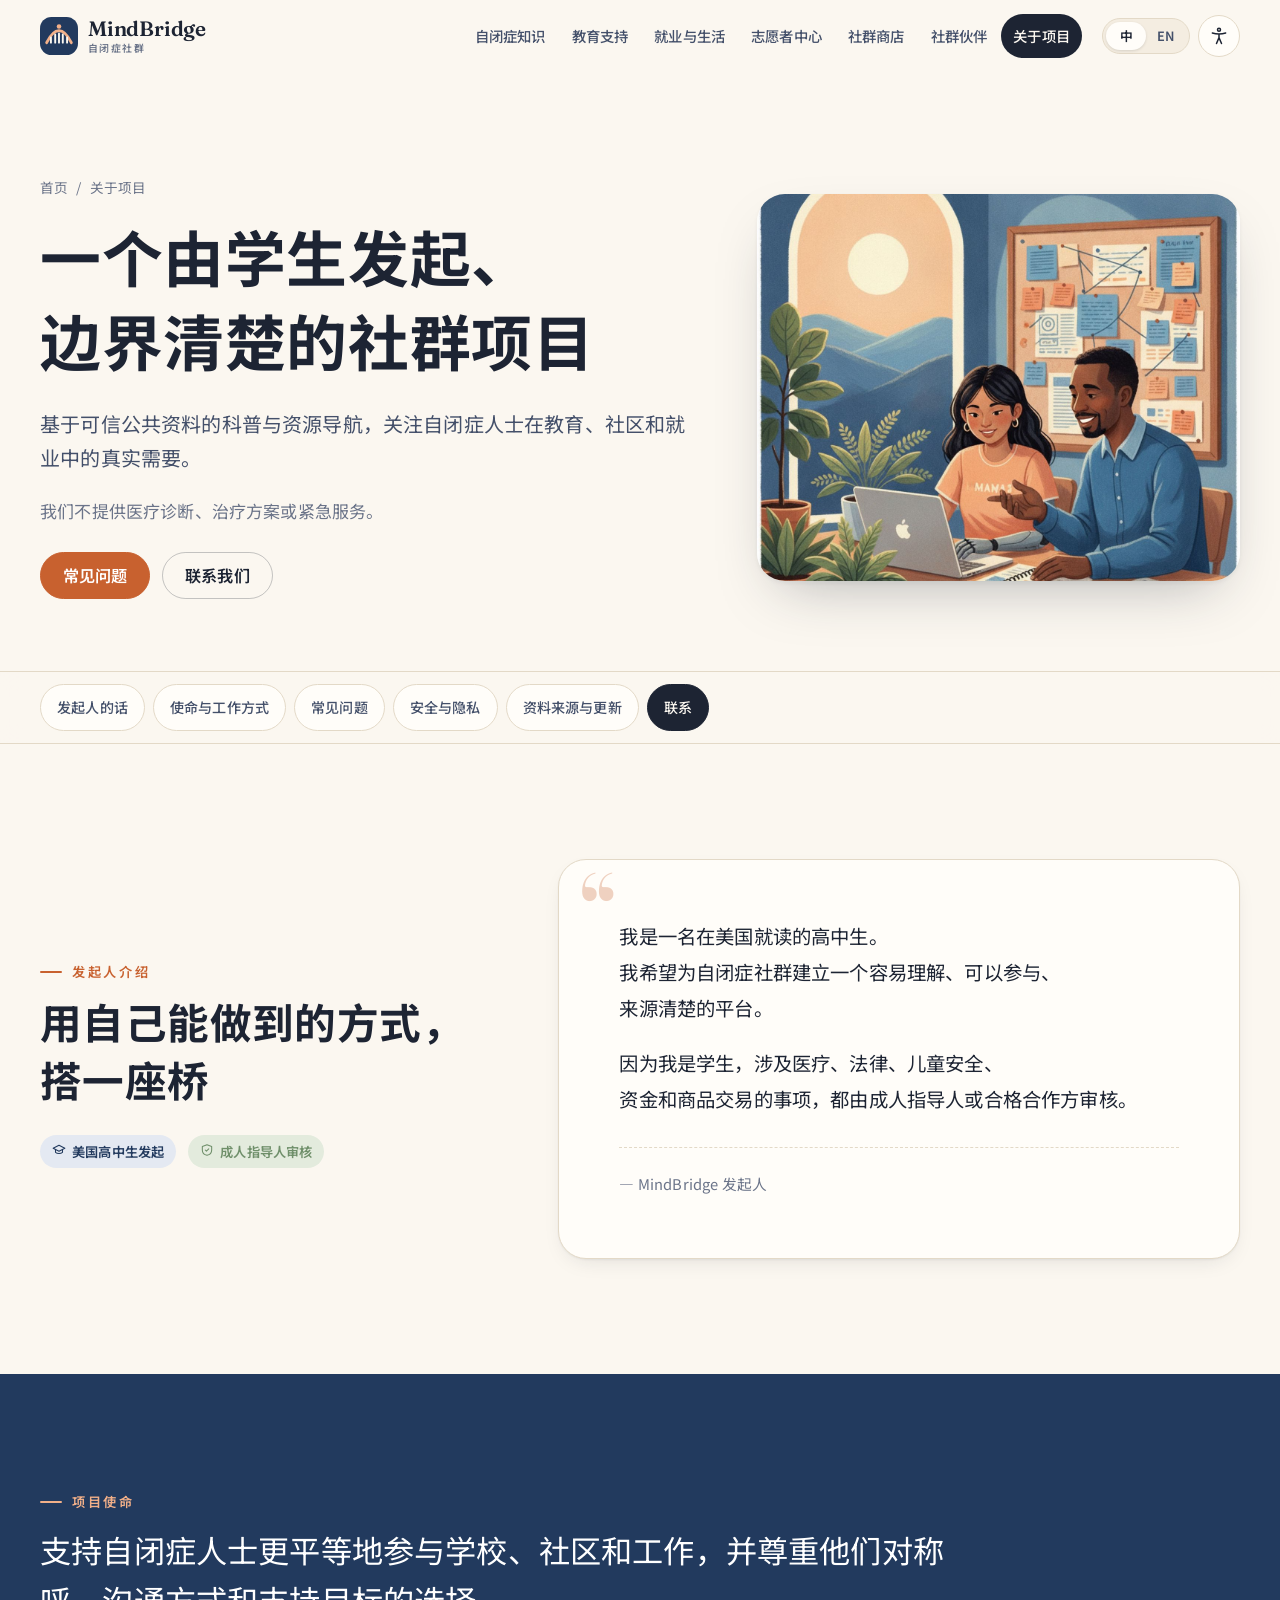
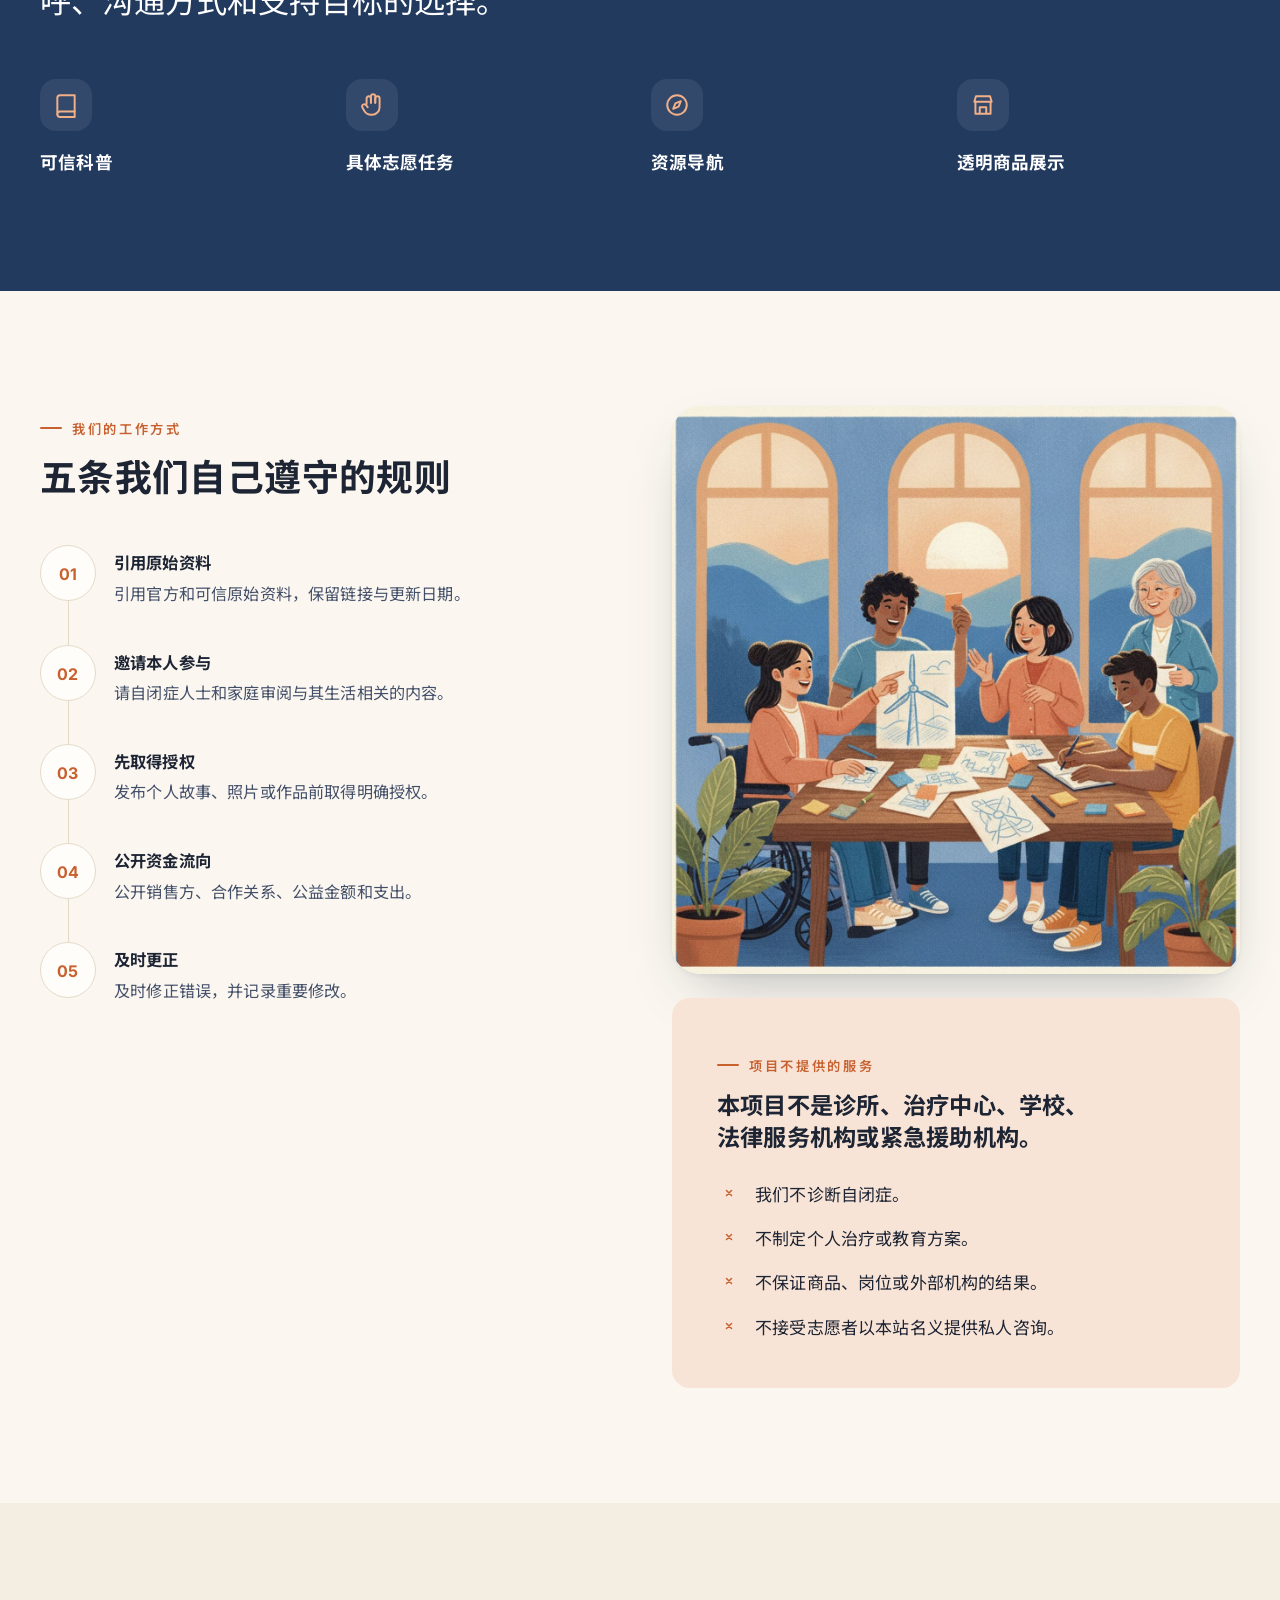
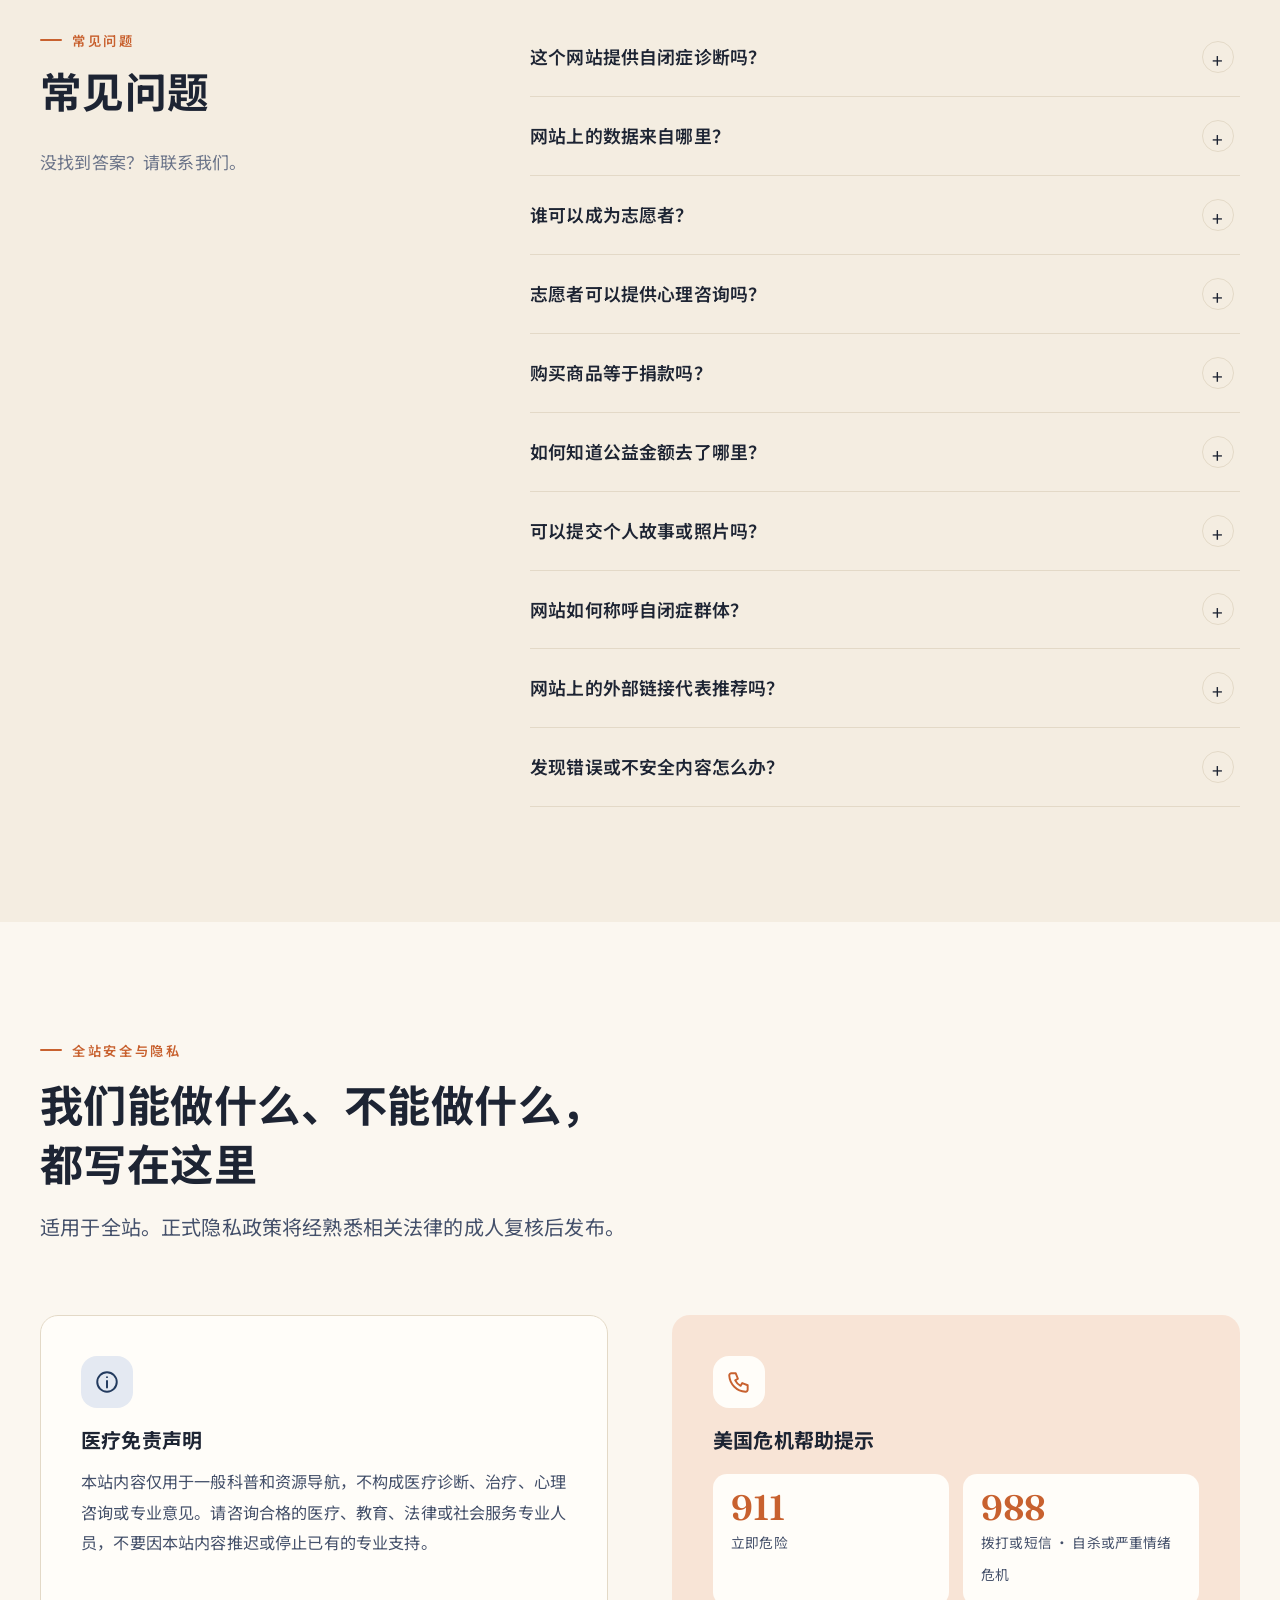
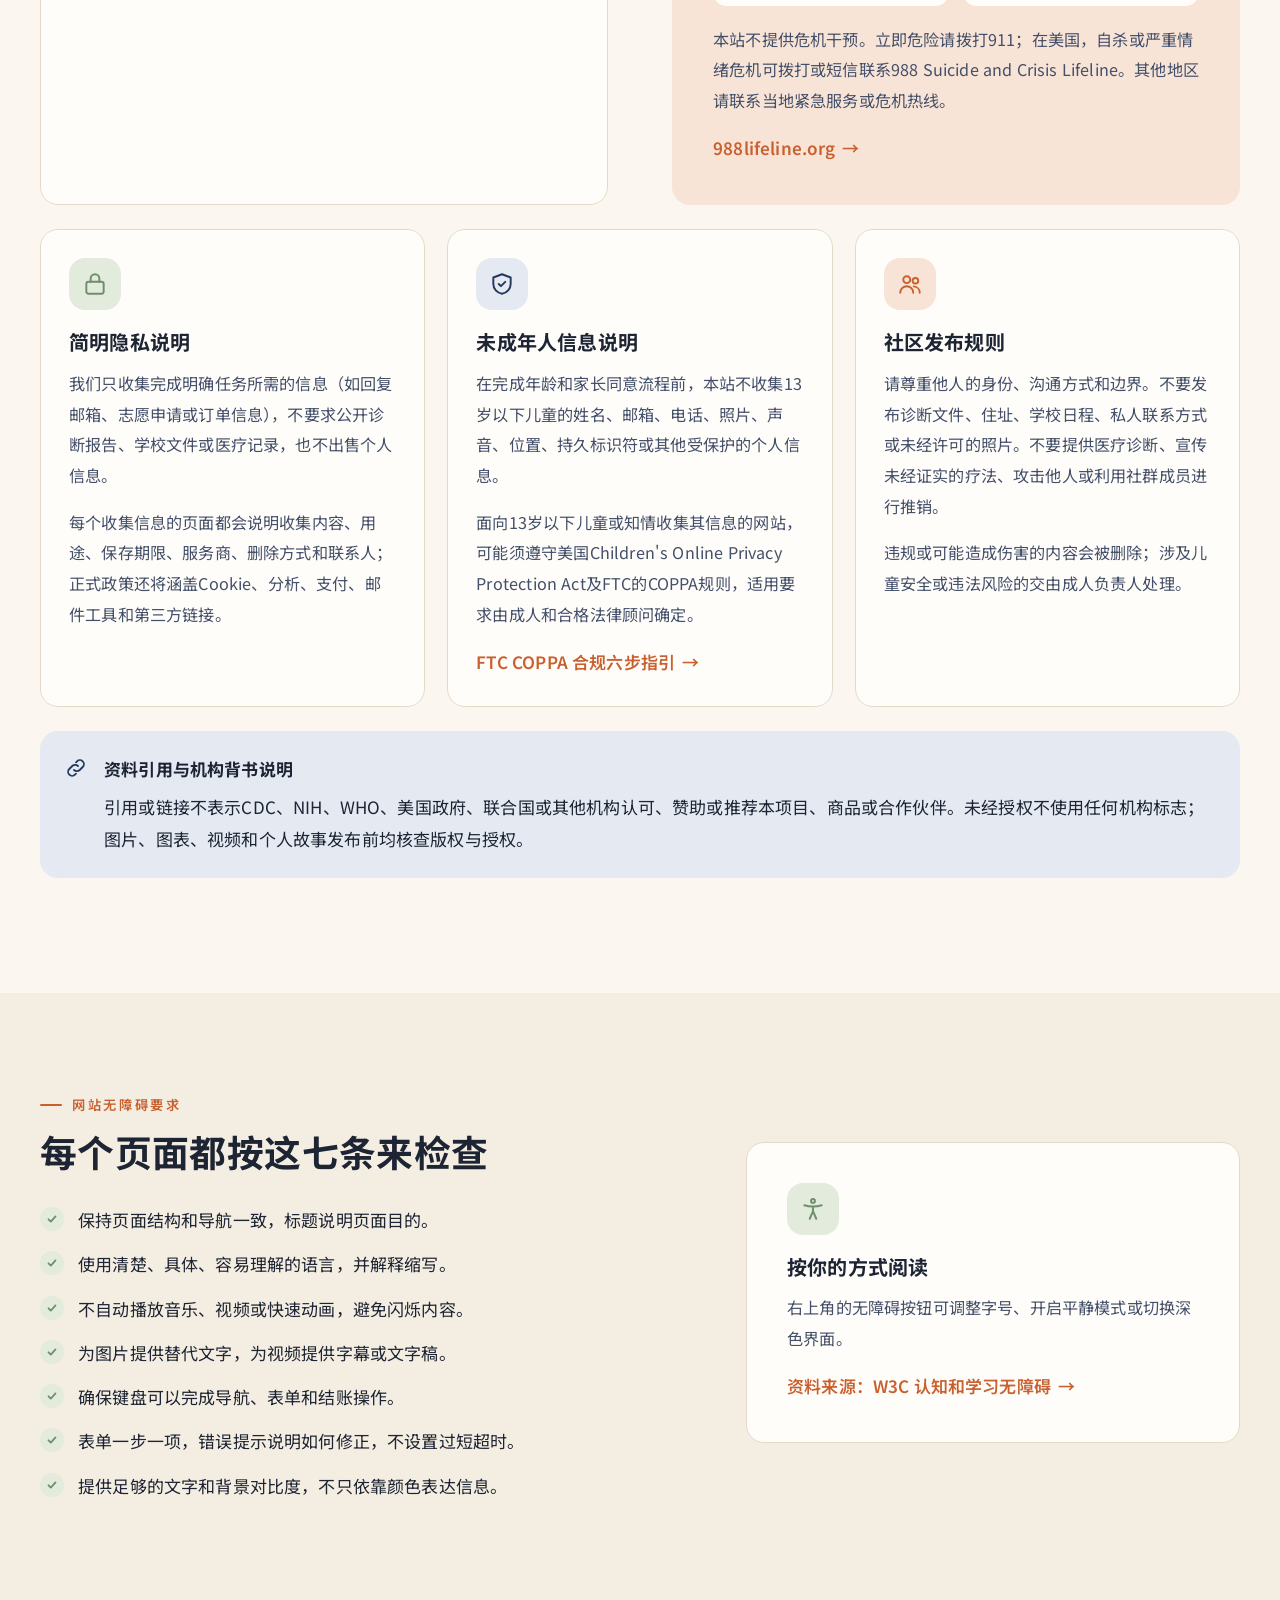
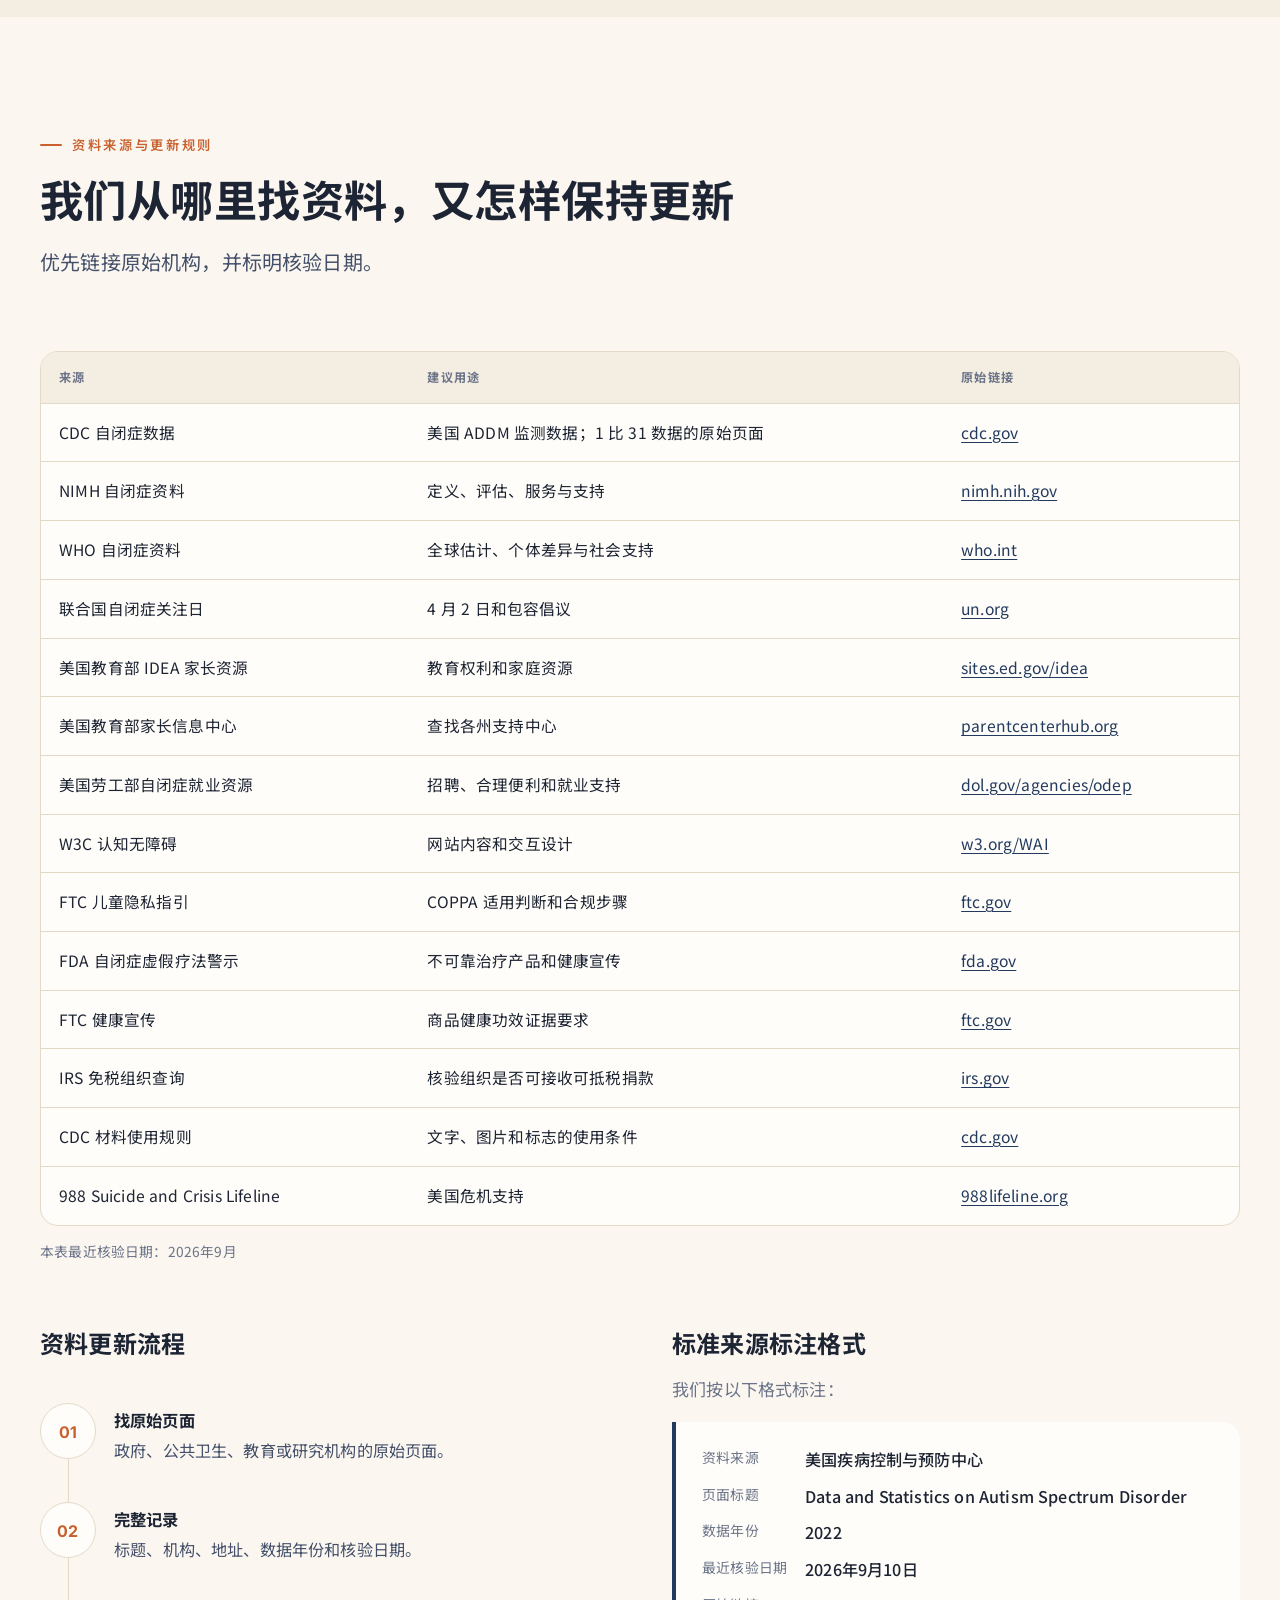
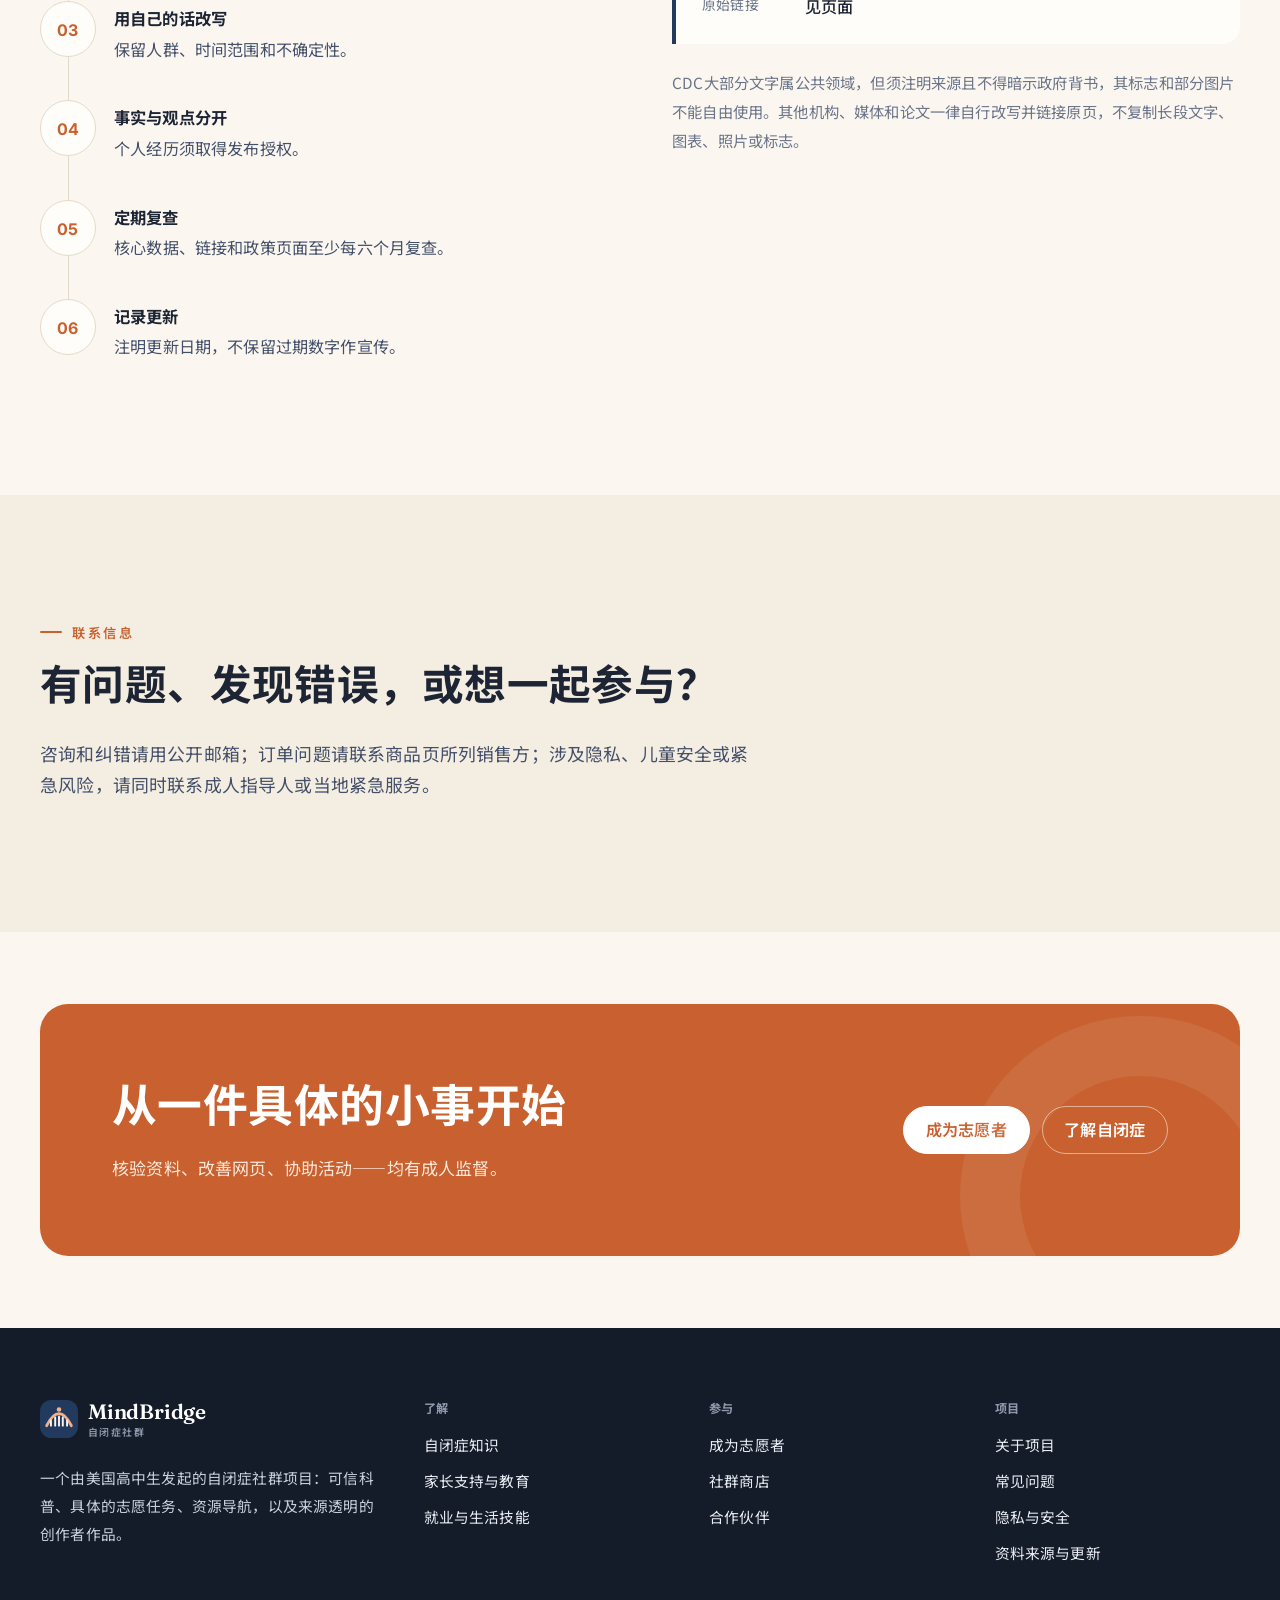
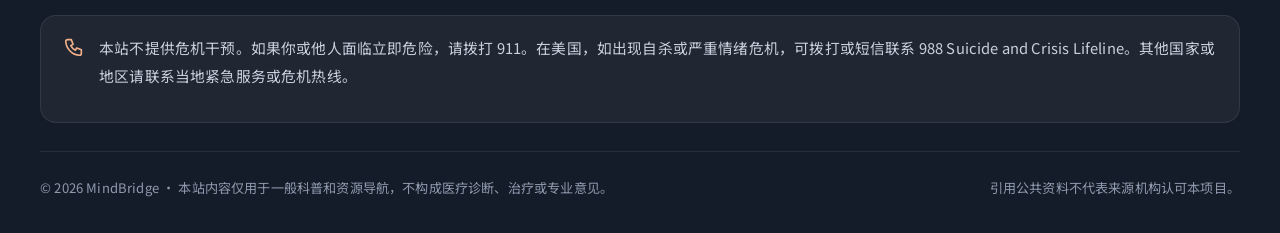
==== about.html @ e27d8561 "MindBridge bilingual autism community website Co-Authored-By: Claude Opus 5.5 <noreply@anthropic.com" ====
<!doctype html>
<html lang="zh-CN" data-lang="zh" class="no-js">
<head>
<meta charset="utf-8">
<meta name="viewport" content="width=device-width, initial-scale=1">
<title>关于项目 · MindBridge</title>
<meta name="mb-title-zh" content="关于项目 · MindBridge">
<meta name="mb-title-en" content="About the project · MindBridge">
<meta name="description" content="关于 MindBridge：发起人介绍、项目使命、工作方式、常见问题、安全与隐私说明，以及资料来源与更新规则。About MindBridge: founder, mission, how we work, FAQ, safety and privacy, sources and update rules.">
<link rel="icon" href="data:image/svg+xml,%3Csvg xmlns='http://www.w3.org/2000/svg' viewBox='0 0 40 40'%3E%3Crect width='40' height='40' rx='12' fill='%23223a5e'/%3E%3Cpath d='M7 27c4.2-8.5 8.6-12.7 13-12.7S28.8 18.5 33 27' fill='none' stroke='%23f2b089' stroke-width='3' stroke-linecap='round'/%3E%3C/svg%3E">
<link rel="preconnect" href="https://fonts.googleapis.com">
<link rel="preconnect" href="https://fonts.gstatic.com" crossorigin>
<link rel="stylesheet" href="https://fonts.googleapis.com/css2?family=Fraunces:ital,opsz,wght@0,9..144,400..700;1,9..144,400..600&family=Inter:wght@400;500;600;700&family=Noto+Sans+SC:wght@400;500;700&display=swap">
<link rel="stylesheet" href="css/site.css">
<script>(function(){var d=document.documentElement;try{var q=new URLSearchParams(location.search).get("lang"),s=localStorage.getItem("mb-lang");d.dataset.lang=q||s||"zh";d.lang=d.dataset.lang==="en"?"en":"zh-CN";d.dataset.size=localStorage.getItem("mb-size")||"m";d.dataset.calm=localStorage.getItem("mb-calm")||"off";var t=localStorage.getItem("mb-theme");if(t&&t!=="auto")d.dataset.theme=t;}catch(e){d.dataset.lang="zh";}})();</script>
<style>
  .subnav { position: sticky; top: 72px; z-index: 40; background: color-mix(in srgb, var(--paper) 90%, transparent); backdrop-filter: blur(12px); -webkit-backdrop-filter: blur(12px); border-top: 1px solid var(--line); border-bottom: 1px solid var(--line); padding: 12px 0; }
  .subnav .pill-nav { flex-wrap: nowrap; overflow-x: auto; scrollbar-width: none; }
  .subnav .pill-nav a { white-space: nowrap; }
  .subnav .pill-nav a[aria-current] { background: var(--ink); color: var(--paper); border-color: var(--ink); }
  main section[id] { scroll-margin-top: 150px; }
  .letter { position: relative; background: var(--card); border: 1px solid var(--line); border-radius: var(--radius-lg); padding: clamp(32px, 5vw, 60px); box-shadow: var(--shadow); }
  .letter::before { content: "\201C"; position: absolute; top: 6px; left: 22px; font: 600 6.5rem/1 var(--serif-en); color: var(--terra); opacity: .28; }
  .letter p { font-family: var(--display); font-size: 1.14em; line-height: 1.85; color: var(--ink); }
  .letter .sig { margin-top: 28px; padding-top: 22px; border-top: 1px dashed var(--line); display: flex; flex-wrap: wrap; gap: 10px 14px; align-items: center; font-size: .92rem; color: var(--ink-3); }
  .mission-statement { font-family: var(--display); font-size: clamp(1.35rem, 2.5vw, 1.95rem); line-height: 1.6; color: #fff; max-width: 30em; margin: 0; }
  .contact-list { list-style: none; padding: 0; margin: 18px 0 0; display: grid; gap: 10px; }
  .contact-list li { display: flex; justify-content: space-between; gap: 12px; flex-wrap: wrap; padding: 12px 0; border-bottom: 1px solid var(--line); font-size: .95em; }
  .contact-list li:last-child { border-bottom: 0; }
  .hotlines { display: grid; grid-template-columns: 1fr 1fr; gap: 14px; margin: 18px 0; }
  .hotline { background: var(--card); border-radius: 14px; padding: 16px 18px; }
  .hotline b { display: block; font: 600 2.2rem/1 var(--serif-en); color: var(--terra); }
  .hotline span { font-size: .86rem; color: var(--ink-2); }
  .cite { border-left: 4px solid var(--indigo); background: var(--card); border-radius: 0 var(--radius) var(--radius) 0; padding: 22px 26px; font-size: .95em; }
  .cite dl { display: grid; grid-template-columns: auto 1fr; gap: 6px 18px; margin: 0; }
  .cite dt { color: var(--ink-3); font-size: .86em; }
  .cite dd { margin: 0; font-weight: 500; }
  td a { color: var(--indigo); text-underline-offset: 3px; word-break: break-word; }
  .chip svg { width: 14px; height: 14px; }
  @media (max-width: 600px) { .hotlines { grid-template-columns: 1fr; } .cite dl { grid-template-columns: 1fr; } .cite dd { margin-bottom: 8px; } }
</style>
</head>
<body>
<header id="site-header"></header>

<main id="main">

  <!-- ============ HERO ============ -->
  <section class="page-hero">
    <div class="wrap page-hero-grid">
      <div class="reveal">
        <nav class="crumbs" aria-label="Breadcrumb"><a href="index.html"><span lang="zh-CN">首页</span><span lang="en">Home</span></a><span aria-hidden="true">/</span><span><span lang="zh-CN">关于项目</span><span lang="en">About</span></span></nav>
        <h1><span lang="zh-CN">一个由学生发起、边界清楚的社群项目</span><span lang="en">A student-led community project with clear boundaries</span></h1>
        <p class="lede"><span lang="zh-CN">基于可信公共资料的科普与资源导航，关注自闭症人士在教育、社区和就业中的真实需要。</span><span lang="en">Plain-language information and resource navigation, built on trusted public sources, for autistic people's real needs at school, in the community and at work.</span></p>
        <p class="muted" style="max-width:38em"><span lang="zh-CN">我们不提供医疗诊断、治疗方案或紧急服务。</span><span lang="en">We don't provide medical diagnosis, treatment plans or emergency services.</span></p>
        <div class="btn-row mt-2">
          <a class="btn btn-terra" href="#faq"><span lang="zh-CN">常见问题</span><span lang="en">Read the FAQ</span></a>
          <a class="btn btn-ghost" href="#contact"><span lang="zh-CN">联系我们</span><span lang="en">Contact</span></a>
        </div>
      </div>
      <div class="page-hero-art reveal"><img src="assets/about.jpg" data-alt-zh="蓝橙色插画：一位少女和一位成人导师在窗边的书桌前用笔记本电脑一起工作，身后的软木板上贴满了相互连线的资料卡片。" data-alt-en="Blue and orange illustration: a teenage girl and an adult mentor work together at a laptop by a window, with a corkboard of linked research notes behind them." alt=""></div>
    </div>
  </section>

  <!-- ============ IN-PAGE NAV ============ -->
  <div class="subnav">
    <nav class="wrap pill-nav" aria-label="On this page">
      <a href="#founder"><span lang="zh-CN">发起人的话</span><span lang="en">From the founder</span></a>
      <a href="#mission"><span lang="zh-CN">使命与工作方式</span><span lang="en">Mission &amp; approach</span></a>
      <a href="#faq"><span lang="zh-CN">常见问题</span><span lang="en">FAQ</span></a>
      <a href="#safety"><span lang="zh-CN">安全与隐私</span><span lang="en">Safety &amp; privacy</span></a>
      <a href="#sources"><span lang="zh-CN">资料来源与更新</span><span lang="en">Sources &amp; updates</span></a>
      <a href="#contact"><span lang="zh-CN">联系</span><span lang="en">Contact</span></a>
    </nav>
  </div>

  <!-- ============ FOUNDER ============ -->
  <section class="section" id="founder">
    <div class="wrap split" style="grid-template-columns:.8fr 1.2fr;align-items:center">
      <div class="reveal">
        <span class="eyebrow"><span lang="zh-CN">发起人介绍</span><span lang="en">Meet the founder</span></span>
        <h2 class="mt-1" style="font-size:clamp(1.8rem,3.6vw,2.6rem)"><span lang="zh-CN">用自己能做到的方式，搭一座桥</span><span lang="en">Building a bridge, one doable step at a time</span></h2>
        <div class="btn-row mt-2">
          <span class="chip"><span data-icon="school"></span><span lang="zh-CN">美国高中生发起</span><span lang="en">Started by a U.S. high-schooler</span></span>
          <span class="chip sage"><span data-icon="shield"></span><span lang="zh-CN">成人指导人审核</span><span lang="en">Adult-advisor reviewed</span></span>
        </div>
      </div>
      <figure class="letter reveal" style="margin:0">
        <blockquote style="margin:0">
          <p lang="zh-CN">我是一名在美国就读的高中生。我希望为自闭症社群建立一个容易理解、可以参与、来源清楚的平台。</p>
          <p lang="en">I'm a high-school student in the U.S. I wanted to build something for the autism community that's easy to understand, easy to join, and always clear about its sources.</p>
          <p lang="zh-CN" style="margin-bottom:0">因为我是学生，涉及医疗、法律、儿童安全、资金和商品交易的事项，都由成人指导人或合格合作方审核。</p>
          <p lang="en" style="margin-bottom:0">Because I'm a student, anything involving medical or legal matters, child safety, money or sales is reviewed by an adult advisor or a qualified partner.</p>
        </blockquote>
        <figcaption class="sig">
          <span lang="zh-CN">— MindBridge 发起人</span><span lang="en">— MindBridge founder</span>
        </figcaption>
      </figure>
    </div>
  </section>

  <!-- ============ MISSION ============ -->
  <section class="section bg-ink" id="mission">
    <div class="wrap">
      <div class="section-head reveal" style="max-width:none">
        <span class="eyebrow"><span lang="zh-CN">项目使命</span><span lang="en">Our mission</span></span>
        <p class="mission-statement"><span lang="zh-CN">支持自闭症人士更平等地参与学校、社区和工作，并尊重他们对称呼、沟通方式和支持目标的选择。</span><span lang="en">Helping autistic people take part more equally in school, community and work — while respecting their own choices about language, communication and support.</span></p>
      </div>
      <div class="grid grid-4 reveal">
        <div><span class="card-icon" style="background:rgba(255,255,255,.08);color:#f2b089" data-icon="book"></span><h3 style="font-size:1.1rem"><span lang="zh-CN">可信科普</span><span lang="en">Trustworthy information</span></h3></div>
        <div><span class="card-icon" style="background:rgba(255,255,255,.08);color:#f2b089" data-icon="hands"></span><h3 style="font-size:1.1rem"><span lang="zh-CN">具体志愿任务</span><span lang="en">Concrete volunteer tasks</span></h3></div>
        <div><span class="card-icon" style="background:rgba(255,255,255,.08);color:#f2b089" data-icon="compass"></span><h3 style="font-size:1.1rem"><span lang="zh-CN">资源导航</span><span lang="en">Resource navigation</span></h3></div>
        <div><span class="card-icon" style="background:rgba(255,255,255,.08);color:#f2b089" data-icon="store"></span><h3 style="font-size:1.1rem"><span lang="zh-CN">透明商品展示</span><span lang="en">A transparent shop</span></h3></div>
      </div>
    </div>
  </section>

  <!-- ============ HOW WE WORK / WHAT WE DON'T DO ============ -->
  <section class="section">
    <div class="wrap split">
      <div class="reveal">
        <span class="eyebrow"><span lang="zh-CN">我们的工作方式</span><span lang="en">How we work</span></span>
        <h2 class="mt-1" style="font-size:clamp(1.7rem,3.2vw,2.3rem)"><span lang="zh-CN">五条我们自己遵守的规则</span><span lang="en">Five rules we hold ourselves to</span></h2>
        <div class="steps mt-2">
          <div class="step"><div><h4><span lang="zh-CN">引用原始资料</span><span lang="en">Cite original sources</span></h4><p><span lang="zh-CN">引用官方和可信原始资料，保留链接与更新日期。</span><span lang="en">Official and trusted sources, with link and update date.</span></p></div></div>
          <div class="step"><div><h4><span lang="zh-CN">邀请本人参与</span><span lang="en">Ask the people it's about</span></h4><p><span lang="zh-CN">请自闭症人士和家庭审阅与其生活相关的内容。</span><span lang="en">Autistic people and families review content about their lives.</span></p></div></div>
          <div class="step"><div><h4><span lang="zh-CN">先取得授权</span><span lang="en">Get consent first</span></h4><p><span lang="zh-CN">发布个人故事、照片或作品前取得明确授权。</span><span lang="en">Clear permission before publishing any story, photo or work.</span></p></div></div>
          <div class="step"><div><h4><span lang="zh-CN">公开资金流向</span><span lang="en">Show where money goes</span></h4><p><span lang="zh-CN">公开销售方、合作关系、公益金额和支出。</span><span lang="en">Sellers, partnerships, charitable amounts and spending disclosed.</span></p></div></div>
          <div class="step"><div><h4><span lang="zh-CN">及时更正</span><span lang="en">Fix mistakes openly</span></h4><p><span lang="zh-CN">及时修正错误，并记录重要修改。</span><span lang="en">Errors corrected promptly; significant changes logged.</span></p></div></div>
        </div>
      </div>
      <div class="reveal" style="display:grid;gap:24px">
        <div class="page-hero-art" style="aspect-ratio:1/1"><img src="assets/about2.jpg" loading="lazy" data-alt-zh="蓝橙色插画：几位不同年龄的青少年和一位长者围坐在桌边，一起讨论风车草图和便利贴，其中一位坐着轮椅。" data-alt-en="Blue and orange illustration: teenagers of different backgrounds, one using a wheelchair, and an older volunteer gather around a table sharing wind-turbine sketches and sticky notes." alt=""></div>
        <div class="card" style="background:var(--terra-soft);border-color:transparent;padding:clamp(28px,4vw,44px)">
          <span class="eyebrow"><span lang="zh-CN">项目不提供的服务</span><span lang="en">What we don't do</span></span>
          <h3 class="mt-1" style="font-size:1.45rem"><span lang="zh-CN">本项目不是诊所、治疗中心、学校、法律服务机构或紧急援助机构。</span><span lang="en">We are not a clinic, a treatment centre, a school, a legal service or an emergency service.</span></h3>
          <ul class="checks crosses mt-2">
            <li><span><span lang="zh-CN">我们不诊断自闭症。</span><span lang="en">We don't diagnose autism.</span></span></li>
            <li><span><span lang="zh-CN">不制定个人治疗或教育方案。</span><span lang="en">We don't create individual treatment or education plans.</span></span></li>
            <li><span><span lang="zh-CN">不保证商品、岗位或外部机构的结果。</span><span lang="en">We don't guarantee outcomes from products, jobs or outside organisations.</span></span></li>
            <li><span><span lang="zh-CN">不接受志愿者以本站名义提供私人咨询。</span><span lang="en">We don't allow volunteers to offer private counselling or advice in MindBridge's name.</span></span></li>
          </ul>
        </div>
      </div>
    </div>
  </section>

  <!-- ============ FAQ ============ -->
  <section class="section bg-2" id="faq">
    <div class="wrap split" style="grid-template-columns:.75fr 1.25fr">
      <div class="reveal sticky-col">
        <span class="eyebrow"><span lang="zh-CN">常见问题</span><span lang="en">FAQ</span></span>
        <h2 class="mt-1" style="font-size:clamp(1.8rem,3.6vw,2.6rem)"><span lang="zh-CN">常见问题</span><span lang="en">Common questions</span></h2>
        <p class="muted mt-2"><span lang="zh-CN">没找到答案？请联系我们。</span><span lang="en">Not answered here? Contact us.</span></p>
      </div>
      <div class="faq reveal">
        <details>
          <summary><span lang="zh-CN">这个网站提供自闭症诊断吗？</span><span lang="en">Does this site diagnose autism?</span></summary>
          <div class="ans"><p lang="zh-CN">不提供。诊断和个人医疗建议应由合格的医疗专业人员提供。</p><p lang="en">No. Diagnosis and personal medical advice should come from a qualified healthcare professional.</p></div>
        </details>
        <details>
          <summary><span lang="zh-CN">网站上的数据来自哪里？</span><span lang="en">Where do the numbers on this site come from?</span></summary>
          <div class="ans"><p lang="zh-CN">每条数据注明来源、范围和年份，优先引用CDC、NIH、WHO、美国教育部和劳工部等官方页面，并定期复查。</p><p lang="en">Each statistic lists its source, population and year. We cite official pages first (CDC, NIH, WHO, U.S. Departments of Education and Labor) and re-check them regularly.</p></div>
        </details>
        <details>
          <summary><span lang="zh-CN">谁可以成为志愿者？</span><span lang="en">Who can volunteer?</span></summary>
          <div class="ans"><p lang="zh-CN">任何社区成员都可以申请。每项任务会说明年龄、技能、时间和成人监督要求。</p><p lang="en">Anyone in the community can apply. Each task lists its age, skill, time and adult-supervision requirements.</p></div>
        </details>
        <details>
          <summary><span lang="zh-CN">志愿者可以提供心理咨询吗？</span><span lang="en">Can volunteers provide counselling?</span></summary>
          <div class="ans"><p lang="zh-CN">不可以。除非由有执照的独立机构正式提供并承担责任，志愿者不得诊断、治疗或开展私人咨询。</p><p lang="en">No. Unless formally provided by an independent, licensed organisation that takes responsibility, volunteers may not diagnose, treat or counsel.</p></div>
        </details>
        <details>
          <summary><span lang="zh-CN">购买商品等于捐款吗？</span><span lang="en">Is buying something the same as donating?</span></summary>
          <div class="ans"><p lang="zh-CN">不一定。商品页面会说明销售方和资金分配；只有符合规则并明确说明时，才可能属于可抵税捐款。</p><p lang="en">Not necessarily. Product pages show the seller and how money is shared; a payment is tax-deductible only when the rules are met and this is stated clearly.</p></div>
        </details>
        <details>
          <summary><span lang="zh-CN">如何知道公益金额去了哪里？</span><span lang="en">How do I know where the charitable money goes?</span></summary>
          <div class="ans"><p lang="zh-CN">相关商品标明金额或比例及受益方。我们发布汇总记录，不公开顾客或创作者的私人信息。</p><p lang="en">Products show the amount or percentage and who benefits. We publish summary records without anyone's private information.</p></div>
        </details>
        <details>
          <summary><span lang="zh-CN">可以提交个人故事或照片吗？</span><span lang="en">Can I share a personal story or photo?</span></summary>
          <div class="ans"><p lang="zh-CN">可以申请。发布前须确认本人意愿、使用范围和撤回方式；未成年人内容需监护人同意，并尽量减少可识别信息。</p><p lang="en">Yes, you can ask. We first confirm consent, how it's used and how to withdraw it. Content about minors needs guardian consent and minimal identifying details.</p></div>
        </details>
        <details>
          <summary><span lang="zh-CN">网站如何称呼自闭症群体？</span><span lang="en">What language does the site use to describe autistic people?</span></summary>
          <div class="ans"><p lang="zh-CN">人们偏好的称呼不同。我们尊重当事人的选择，不强加统一称呼。</p><p lang="en">People prefer different terms (“autistic person”, “person with autism”…). We respect each person's choice.</p></div>
        </details>
        <details>
          <summary><span lang="zh-CN">网站上的外部链接代表推荐吗？</span><span lang="en">Does an external link mean you recommend it?</span></summary>
          <div class="ans"><p lang="zh-CN">不代表。请自行核验机构、费用、资质和隐私规则。</p><p lang="en">No. Please check the organisation, costs, qualifications and privacy rules yourself.</p></div>
        </details>
        <details>
          <summary><span lang="zh-CN">发现错误或不安全内容怎么办？</span><span lang="en">What if I find a mistake or something unsafe?</span></summary>
          <div class="ans"><p lang="zh-CN">请附页面地址发送至纠错或安全邮箱。涉及紧急危险时，请联系当地紧急服务。</p><p lang="en">Email our corrections or safety address with the page link. If someone is in immediate danger, contact local emergency services.</p></div>
        </details>
      </div>
    </div>
  </section>

  <!-- ============ SAFETY & PRIVACY ============ -->
  <section class="section" id="safety">
    <div class="wrap">
      <div class="section-head reveal">
        <span class="eyebrow"><span lang="zh-CN">全站安全与隐私</span><span lang="en">Safety &amp; privacy</span></span>
        <h2><span lang="zh-CN">我们能做什么、不能做什么，都写在这里</span><span lang="en">What we can and can't do — all in one place</span></h2>
        <p class="lede"><span lang="zh-CN">适用于全站。正式隐私政策将经熟悉相关法律的成人复核后发布。</span><span lang="en">These apply site-wide. A full privacy policy will follow after review by an adult familiar with the law.</span></p>
      </div>

      <div class="split reveal" style="align-items:stretch">
        <div class="card" style="padding:clamp(28px,4vw,40px)">
          <span class="card-icon" data-icon="info"></span>
          <h3><span lang="zh-CN">医疗免责声明</span><span lang="en">Medical disclaimer</span></h3>
          <p><span lang="zh-CN">本站内容仅用于一般科普和资源导航，不构成医疗诊断、治疗、心理咨询或专业意见。请咨询合格的医疗、教育、法律或社会服务专业人员，不要因本站内容推迟或停止已有的专业支持。</span><span lang="en">Everything here is general information and resource navigation — not medical diagnosis, treatment, counselling or professional advice. Consult qualified medical, education, legal or social-service professionals, and never delay or stop professional support you already receive because of this site.</span></p>
        </div>
        <div class="card" style="padding:clamp(28px,4vw,40px);background:var(--terra-soft);border-color:transparent">
          <span class="card-icon terra" style="background:var(--card)" data-icon="phone"></span>
          <h3><span lang="zh-CN">美国危机帮助提示</span><span lang="en">Crisis help in the U.S.</span></h3>
          <div class="hotlines">
            <div class="hotline"><b>911</b><span><span lang="zh-CN">立即危险</span><span lang="en">Immediate danger</span></span></div>
            <div class="hotline"><b>988</b><span><span lang="zh-CN">拨打或短信 · 自杀或严重情绪危机</span><span lang="en">Call or text · suicidal thoughts or severe emotional crisis</span></span></div>
          </div>
          <p><span lang="zh-CN">本站不提供危机干预。立即危险请拨打911；在美国，自杀或严重情绪危机可拨打或短信联系988 Suicide and Crisis Lifeline。其他地区请联系当地紧急服务或危机热线。</span><span lang="en">This site does not provide crisis support. For immediate danger, call 911. In the U.S., call or text the 988 Suicide and Crisis Lifeline for suicidal thoughts or severe emotional crisis. Elsewhere, contact local emergency services or a crisis line.</span></p>
          <a class="link-arrow" href="https://988lifeline.org">988lifeline.org</a>
        </div>
      </div>

      <div class="grid grid-3 mt-2">
        <div class="card reveal">
          <span class="card-icon sage" data-icon="lock"></span>
          <h3><span lang="zh-CN">简明隐私说明</span><span lang="en">Privacy in brief</span></h3>
          <p><span lang="zh-CN">我们只收集完成明确任务所需的信息（如回复邮箱、志愿申请或订单信息），不要求公开诊断报告、学校文件或医疗记录，也不出售个人信息。</span><span lang="en">We collect only what a specific task needs (e.g. a reply email, volunteer application or order details). We never ask you to share diagnostic, school or medical records publicly, and never sell personal information.</span></p>
          <p><span lang="zh-CN">每个收集信息的页面都会说明收集内容、用途、保存期限、服务商、删除方式和联系人；正式政策还将涵盖Cookie、分析、支付、邮件工具和第三方链接。</span><span lang="en">Each form states what's collected, why, how long it's kept, which providers are involved, how to delete it and whom to contact. The full policy will also cover cookies, analytics, payments, email tools and third-party links.</span></p>
        </div>
        <div class="card reveal">
          <span class="card-icon" data-icon="shield"></span>
          <h3><span lang="zh-CN">未成年人信息说明</span><span lang="en">Children's information</span></h3>
          <p><span lang="zh-CN">在完成年龄和家长同意流程前，本站不收集13岁以下儿童的姓名、邮箱、电话、照片、声音、位置、持久标识符或其他受保护的个人信息。</span><span lang="en">Until an age check and parental-consent process is in place, we don't collect names, emails, phone numbers, photos, voice, location, persistent identifiers or other protected personal information from children under 13.</span></p>
          <p><span lang="zh-CN">面向13岁以下儿童或知情收集其信息的网站，可能须遵守美国Children's Online Privacy Protection Act及FTC的COPPA规则，适用要求由成人和合格法律顾问确定。</span><span lang="en">Sites aimed at under-13s, or that knowingly collect their data, may need to comply with the U.S. Children's Online Privacy Protection Act and the FTC's COPPA Rule; adults and qualified legal counsel decide what applies.</span></p>
          <a class="link-arrow" href="https://www.ftc.gov/business-guidance/resources/childrens-online-privacy-protection-rule-six-step-compliance-plan-your-business"><span lang="zh-CN">FTC COPPA 合规六步指引</span><span lang="en">FTC COPPA six-step plan</span></a>
        </div>
        <div class="card reveal">
          <span class="card-icon terra" data-icon="users"></span>
          <h3><span lang="zh-CN">社区发布规则</span><span lang="en">Community rules</span></h3>
          <p><span lang="zh-CN">请尊重他人的身份、沟通方式和边界。不要发布诊断文件、住址、学校日程、私人联系方式或未经许可的照片。不要提供医疗诊断、宣传未经证实的疗法、攻击他人或利用社群成员进行推销。</span><span lang="en">Please respect other people's identities, ways of communicating and boundaries. Don't post diagnostic documents, home addresses, school schedules, private contact details or photos without permission. Don't offer medical diagnoses, promote unproven therapies, attack others or use community members as sales targets.</span></p>
          <p><span lang="zh-CN">违规或可能造成伤害的内容会被删除；涉及儿童安全或违法风险的交由成人负责人处理。</span><span lang="en">Content that breaks these rules or could cause harm may be removed; child-safety or legal issues go to a responsible adult.</span></p>
        </div>
      </div>

      <div class="note-box mt-2 reveal">
        <svg viewBox="0 0 24 24" fill="none" stroke="currentColor" stroke-width="1.8" stroke-linecap="round" aria-hidden="true"><path d="M10 14a4 4 0 0 0 5.7 0l3-3a4 4 0 0 0-5.7-5.7l-1 1"/><path d="M14 10a4 4 0 0 0-5.7 0l-3 3a4 4 0 0 0 5.7 5.7l1-1"/></svg>
        <div>
          <p style="font-weight:700;margin-bottom:6px"><span lang="zh-CN">资料引用与机构背书说明</span><span lang="en">Citations are not endorsements</span></p>
          <p><span lang="zh-CN">引用或链接不表示CDC、NIH、WHO、美国政府、联合国或其他机构认可、赞助或推荐本项目、商品或合作伙伴。未经授权不使用任何机构标志；图片、图表、视频和个人故事发布前均核查版权与授权。</span><span lang="en">A citation or link does not mean the CDC, NIH, WHO, the U.S. government, the UN or any other organisation approves of, sponsors or recommends this project, its products or partners. No organisation's logo is used without permission, and images, charts, videos and stories are checked for copyright and consent before publishing.</span></p>
        </div>
      </div>
    </div>
  </section>

  <!-- ============ ACCESSIBILITY ============ -->
  <section class="section bg-2" style="padding-top:clamp(56px,7vw,96px)">
    <div class="wrap split wide-left" style="align-items:center">
      <div class="reveal">
        <span class="eyebrow"><span lang="zh-CN">网站无障碍要求</span><span lang="en">Accessibility commitments</span></span>
        <h2 class="mt-1" style="font-size:clamp(1.7rem,3.2vw,2.3rem)"><span lang="zh-CN">每个页面都按这七条来检查</span><span lang="en">Every page is checked against these seven points</span></h2>
        <ul class="checks mt-2">
          <li><span><span lang="zh-CN">保持页面结构和导航一致，标题说明页面目的。</span><span lang="en">Keep page structure and navigation consistent, with headings that say what each page is for.</span></span></li>
          <li><span><span lang="zh-CN">使用清楚、具体、容易理解的语言，并解释缩写。</span><span lang="en">Use clear, concrete, easy-to-understand language, and explain abbreviations.</span></span></li>
          <li><span><span lang="zh-CN">不自动播放音乐、视频或快速动画，避免闪烁内容。</span><span lang="en">No autoplaying music, video or fast animation, and nothing that flashes.</span></span></li>
          <li><span><span lang="zh-CN">为图片提供替代文字，为视频提供字幕或文字稿。</span><span lang="en">Give images alt text, and give videos captions or transcripts.</span></span></li>
          <li><span><span lang="zh-CN">确保键盘可以完成导航、表单和结账操作。</span><span lang="en">Make sure navigation, forms and checkout all work with a keyboard.</span></span></li>
          <li><span><span lang="zh-CN">表单一步一项，错误提示说明如何修正，不设置过短超时。</span><span lang="en">One thing per step in forms, error messages that explain how to fix them, and no short time-outs.</span></span></li>
          <li><span><span lang="zh-CN">提供足够的文字和背景对比度，不只依靠颜色表达信息。</span><span lang="en">Provide enough contrast between text and background, and never rely on colour alone to convey meaning.</span></span></li>
        </ul>
      </div>
      <div class="card reveal" style="padding:clamp(28px,4vw,40px)">
        <span class="card-icon sage" data-icon="a11y"></span>
        <h3><span lang="zh-CN">按你的方式阅读</span><span lang="en">Read your way</span></h3>
        <p><span lang="zh-CN">右上角的无障碍按钮可调整字号、开启平静模式或切换深色界面。</span><span lang="en">Use the accessibility button (top right) for text size, calm mode or dark theme.</span></p>
        <a class="link-arrow" href="https://www.w3.org/WAI/cognitive/"><span lang="zh-CN">资料来源：W3C 认知和学习无障碍</span><span lang="en">Source: W3C Cognitive Accessibility</span></a>
      </div>
    </div>
  </section>

  <!-- ============ SOURCES ============ -->
  <section class="section" id="sources">
    <div class="wrap">
      <div class="section-head reveal">
        <span class="eyebrow"><span lang="zh-CN">资料来源与更新规则</span><span lang="en">Sources &amp; update rules</span></span>
        <h2><span lang="zh-CN">我们从哪里找资料，又怎样保持更新</span><span lang="en">Where our information comes from — and how we keep it current</span></h2>
        <p class="lede"><span lang="zh-CN">优先链接原始机构，并标明核验日期。</span><span lang="en">We link to the original organisation and note when we last checked.</span></p>
      </div>

      <div class="table-wrap reveal">
        <table>
          <caption class="sr-only"><span lang="zh-CN">核心公开来源</span><span lang="en">Core public sources</span></caption>
          <thead>
            <tr><th scope="col"><span lang="zh-CN">来源</span><span lang="en">Source</span></th><th scope="col"><span lang="zh-CN">建议用途</span><span lang="en">What we use it for</span></th><th scope="col"><span lang="zh-CN">原始链接</span><span lang="en">Original link</span></th></tr>
          </thead>
          <tbody>
            <tr><td><span lang="zh-CN">CDC 自闭症数据</span><span lang="en">CDC autism data</span></td><td><span lang="zh-CN">美国 ADDM 监测数据；1 比 31 数据的原始页面</span><span lang="en">U.S. ADDM monitoring data; the original page for the 1-in-31 figure</span></td><td><a href="https://www.cdc.gov/autism/data-research/index.html">cdc.gov</a></td></tr>
            <tr><td><span lang="zh-CN">NIMH 自闭症资料</span><span lang="en">NIMH on autism</span></td><td><span lang="zh-CN">定义、评估、服务与支持</span><span lang="en">Definitions, evaluation, services and support</span></td><td><a href="https://www.nimh.nih.gov/health/topics/autism-spectrum-disorders-asd">nimh.nih.gov</a></td></tr>
            <tr><td><span lang="zh-CN">WHO 自闭症资料</span><span lang="en">WHO autism fact sheet</span></td><td><span lang="zh-CN">全球估计、个体差异与社会支持</span><span lang="en">Global estimates, individual differences and social support</span></td><td><a href="https://www.who.int/news-room/fact-sheets/detail/autism-spectrum-disorders">who.int</a></td></tr>
            <tr><td><span lang="zh-CN">联合国自闭症关注日</span><span lang="en">UN World Autism Awareness Day</span></td><td><span lang="zh-CN">4 月 2 日和包容倡议</span><span lang="en">2 April and the push for inclusion</span></td><td><a href="https://www.un.org/en/observances/autism-day">un.org</a></td></tr>
            <tr><td><span lang="zh-CN">美国教育部 IDEA 家长资源</span><span lang="en">U.S. Dept. of Education — IDEA</span></td><td><span lang="zh-CN">教育权利和家庭资源</span><span lang="en">Education rights and family resources</span></td><td><a href="https://sites.ed.gov/idea/">sites.ed.gov/idea</a></td></tr>
            <tr><td><span lang="zh-CN">美国教育部家长信息中心</span><span lang="en">Parent Training &amp; Information Centers</span></td><td><span lang="zh-CN">查找各州支持中心</span><span lang="en">Finding your state's support center</span></td><td><a href="https://www.parentcenterhub.org/find-your-center/">parentcenterhub.org</a></td></tr>
            <tr><td><span lang="zh-CN">美国劳工部自闭症就业资源</span><span lang="en">U.S. Dept. of Labor (ODEP)</span></td><td><span lang="zh-CN">招聘、合理便利和就业支持</span><span lang="en">Hiring, workplace accommodations and employment support</span></td><td><a href="https://www.dol.gov/agencies/odep">dol.gov/agencies/odep</a></td></tr>
            <tr><td><span lang="zh-CN">W3C 认知无障碍</span><span lang="en">W3C Cognitive Accessibility</span></td><td><span lang="zh-CN">网站内容和交互设计</span><span lang="en">Website content and interaction design</span></td><td><a href="https://www.w3.org/WAI/cognitive/">w3.org/WAI</a></td></tr>
            <tr><td><span lang="zh-CN">FTC 儿童隐私指引</span><span lang="en">FTC children's privacy guidance</span></td><td><span lang="zh-CN">COPPA 适用判断和合规步骤</span><span lang="en">Whether COPPA applies, and steps to comply</span></td><td><a href="https://www.ftc.gov/business-guidance/resources/childrens-online-privacy-protection-rule-six-step-compliance-plan-your-business">ftc.gov</a></td></tr>
            <tr><td><span lang="zh-CN">FDA 自闭症虚假疗法警示</span><span lang="en">FDA warnings on false autism treatments</span></td><td><span lang="zh-CN">不可靠治疗产品和健康宣传</span><span lang="en">Unreliable treatment products and health claims</span></td><td><a href="https://www.fda.gov/consumers/health-fraud-scams">fda.gov</a></td></tr>
            <tr><td><span lang="zh-CN">FTC 健康宣传</span><span lang="en">FTC health-claims guidance</span></td><td><span lang="zh-CN">商品健康功效证据要求</span><span lang="en">Evidence needed for product health claims</span></td><td><a href="https://www.ftc.gov/business-guidance/resources/health-products-compliance-guidance">ftc.gov</a></td></tr>
            <tr><td><span lang="zh-CN">IRS 免税组织查询</span><span lang="en">IRS Tax Exempt Organization Search</span></td><td><span lang="zh-CN">核验组织是否可接收可抵税捐款</span><span lang="en">Checking whether an organisation can receive tax-deductible donations</span></td><td><a href="https://www.irs.gov/charities-non-profits/tax-exempt-organization-search">irs.gov</a></td></tr>
            <tr><td><span lang="zh-CN">CDC 材料使用规则</span><span lang="en">CDC use of agency materials</span></td><td><span lang="zh-CN">文字、图片和标志的使用条件</span><span lang="en">Conditions for using text, images and logos</span></td><td><a href="https://www.cdc.gov/other/agencymaterials.html">cdc.gov</a></td></tr>
            <tr><td><span lang="zh-CN">988 Suicide and Crisis Lifeline</span><span lang="en">988 Suicide and Crisis Lifeline</span></td><td><span lang="zh-CN">美国危机支持</span><span lang="en">Crisis support in the U.S.</span></td><td><a href="https://988lifeline.org">988lifeline.org</a></td></tr>
          </tbody>
        </table>
      </div>
      <p class="muted mt-1" style="font-size:.86rem"><span lang="zh-CN">本表最近核验日期：2026年9月</span><span lang="en">Table last verified: September 2026</span></p>

      <div class="split mt-4">
        <div class="reveal">
          <h3 style="font-size:1.5rem"><span lang="zh-CN">资料更新流程</span><span lang="en">How we update information</span></h3>
          <div class="steps mt-2">
            <div class="step"><div><h4><span lang="zh-CN">找原始页面</span><span lang="en">Go to the original</span></h4><p><span lang="zh-CN">政府、公共卫生、教育或研究机构的原始页面。</span><span lang="en">The original government, health, education or research page.</span></p></div></div>
            <div class="step"><div><h4><span lang="zh-CN">完整记录</span><span lang="en">Record the details</span></h4><p><span lang="zh-CN">标题、机构、地址、数据年份和核验日期。</span><span lang="en">Title, publisher, URL, data year and check date.</span></p></div></div>
            <div class="step"><div><h4><span lang="zh-CN">用自己的话改写</span><span lang="en">Rewrite in our own words</span></h4><p><span lang="zh-CN">保留人群、时间范围和不确定性。</span><span lang="en">Keeping population, time frame and uncertainty intact.</span></p></div></div>
            <div class="step"><div><h4><span lang="zh-CN">事实与观点分开</span><span lang="en">Separate fact from opinion</span></h4><p><span lang="zh-CN">个人经历须取得发布授权。</span><span lang="en">Personal experiences need permission to publish.</span></p></div></div>
            <div class="step"><div><h4><span lang="zh-CN">定期复查</span><span lang="en">Check regularly</span></h4><p><span lang="zh-CN">核心数据、链接和政策页面至少每六个月复查。</span><span lang="en">Core stats, links and policy pages at least every six months.</span></p></div></div>
            <div class="step"><div><h4><span lang="zh-CN">记录更新</span><span lang="en">Log every update</span></h4><p><span lang="zh-CN">注明更新日期，不保留过期数字作宣传。</span><span lang="en">Note the date; never keep outdated numbers for promotion.</span></p></div></div>
          </div>
        </div>
        <div class="reveal sticky-col">
          <h3 style="font-size:1.5rem"><span lang="zh-CN">标准来源标注格式</span><span lang="en">How we cite a source</span></h3>
          <p class="muted mt-1"><span lang="zh-CN">我们按以下格式标注：</span><span lang="en">We cite sources in this format:</span></p>
          <div class="cite">
            <dl>
              <dt><span lang="zh-CN">资料来源</span><span lang="en">Source</span></dt><dd><span lang="zh-CN">美国疾病控制与预防中心</span><span lang="en">U.S. Centers for Disease Control and Prevention</span></dd>
              <dt><span lang="zh-CN">页面标题</span><span lang="en">Page title</span></dt><dd>Data and Statistics on Autism Spectrum Disorder</dd>
              <dt><span lang="zh-CN">数据年份</span><span lang="en">Data year</span></dt><dd>2022</dd>
              <dt><span lang="zh-CN">最近核验日期</span><span lang="en">Last verified</span></dt><dd><span lang="zh-CN">2026年9月10日</span><span lang="en">10 September 2026</span></dd>
              <dt><span lang="zh-CN">原始链接</span><span lang="en">Original link</span></dt><dd><span lang="zh-CN">见页面</span><span lang="en">On the page</span></dd>
            </dl>
          </div>
          <p class="muted mt-2" style="font-size:.9em"><span lang="zh-CN">CDC大部分文字属公共领域，但须注明来源且不得暗示政府背书，其标志和部分图片不能自由使用。其他机构、媒体和论文一律自行改写并链接原页，不复制长段文字、图表、照片或标志。</span><span lang="en">Most CDC text is public domain, but requires attribution and no implied endorsement; its logo and some images aren't free to use. For other organisations, media and papers we rewrite in our own words and link the original — never copying long passages, charts, photos or logos.</span></p>
        </div>
      </div>
    </div>
  </section>

  <!-- ============ CONTACT ============ -->
  <section class="section bg-2" id="contact">
    <div class="wrap">
      <div class="reveal" style="max-width:46em">
        <span class="eyebrow"><span lang="zh-CN">联系信息</span><span lang="en">Contact</span></span>
        <h2 class="mt-1" style="font-size:clamp(1.8rem,3.6vw,2.6rem)"><span lang="zh-CN">有问题、发现错误，或想一起参与？</span><span lang="en">A question, a correction, or want to get involved?</span></h2>
        <p class="lede mt-2" style="font-size:1.05em"><span lang="zh-CN">咨询和纠错请用公开邮箱；订单问题请联系商品页所列销售方；涉及隐私、儿童安全或紧急风险，请同时联系成人指导人或当地紧急服务。</span><span lang="en">Questions and corrections: public email. Orders: the seller on the product page. Privacy, child safety or urgent risk: also contact our adult advisor or local emergency services.</span></p>
      </div>
    </div>
  </section>

  <!-- ============ CTA ============ -->
  <section class="section-tight">
    <div class="wrap">
      <div class="cta-band reveal">
        <div>
          <h2><span lang="zh-CN">从一件具体的小事开始</span><span lang="en">Start with one small, concrete thing</span></h2>
          <p><span lang="zh-CN">核验资料、改善网页、协助活动——均有成人监督。</span><span lang="en">Check a fact, improve a page, help at an event — with adult supervision.</span></p>
        </div>
        <div class="btn-row" style="justify-content:flex-end">
          <a class="btn" href="volunteer.html"><span lang="zh-CN">成为志愿者</span><span lang="en">Volunteer with us</span></a>
          <a class="btn btn-ghost" href="knowledge.html"><span lang="zh-CN">了解自闭症</span><span lang="en">Understand autism</span></a>
        </div>
      </div>
    </div>
  </section>

</main>

<footer id="site-footer"></footer>

<script src="data/articles-knowledge.js"></script>
<script src="data/articles-parents.js"></script>
<script src="data/articles-news.js"></script>
<script src="js/site.js"></script>
<script>
(function () {
  // highlight the in-page nav pill for the section being read
  var links = document.querySelectorAll(".subnav a[href^='#']");
  if (!("IntersectionObserver" in window) || !links.length) return;
  var map = {};
  links.forEach(function (a) { var s = document.getElementById(a.getAttribute("href").slice(1)); if (s) map[s.id] = a; });
  var io = new IntersectionObserver(function (es) {
    es.forEach(function (e) {
      if (!e.isIntersecting) return;
      links.forEach(function (a) { a.removeAttribute("aria-current"); });
      map[e.target.id].setAttribute("aria-current", "true");
    });
  }, { rootMargin: "-45% 0px -50% 0px" });
  Object.keys(map).forEach(function (id) { io.observe(document.getElementById(id)); });
})();
</script>
</body>
</html>
---- css/site.css ----
/* =========================================================
   MindBridge — design system
   Calm editorial: warm paper, deep indigo ink, terracotta accent
   ========================================================= */

:root {
  --paper: #fbf7f0;
  --paper-2: #f4ede1;
  --sand: #ebe0cc;
  --card: #fffdf9;
  --ink: #1d2433;
  --ink-2: #44506a;
  --ink-3: #6b7489;
  --line: #e3d9c7;
  --indigo: #223a5e;
  --indigo-2: #2f4d78;
  --indigo-soft: #e4e9f2;
  --terra: #c8612f;
  --terra-2: #e07a45;
  --terra-soft: #f8e4d6;
  --sage: #6f8f6a;
  --sage-soft: #e3ebdd;
  --gold: #d9a441;
  --focus: #2f6fde;

  --serif-zh: "Noto Serif SC", "Songti SC", "STSong", serif;
  --sans-zh: "Noto Sans SC", "PingFang SC", "Hiragino Sans GB", "Microsoft YaHei", sans-serif;
  --serif-en: "Fraunces", Georgia, serif;
  --sans-en: "Inter", system-ui, -apple-system, "Segoe UI", sans-serif;
  --display: var(--sans-en), var(--sans-zh);
  --body: var(--sans-en), var(--sans-zh);

  --fs: 17px;
  --radius: 18px;
  --radius-lg: 28px;
  --shadow: 0 1px 2px rgba(29, 36, 51, .05), 0 8px 24px -12px rgba(29, 36, 51, .18);
  --shadow-lg: 0 2px 4px rgba(29, 36, 51, .05), 0 24px 60px -24px rgba(29, 36, 51, .35);
  --wrap: 1200px;
  --ease: cubic-bezier(.2, .7, .2, 1);
}

html[data-size="l"] { --fs: 19px; }
html[data-size="xl"] { --fs: 21.5px; }

/* Calm mode: lower contrast accents, no motion, no imagery saturation */
html[data-calm="on"] {
  --terra: #8a6a58;
  --terra-2: #9d7c69;
  --terra-soft: #efe8e1;
  --indigo: #3b4a60;
  --paper: #f7f5f1;
  --paper-2: #efece6;
}
html[data-calm="on"] img { filter: saturate(.45) contrast(.95); }
html[data-calm="on"] *,
html[data-calm="on"] *::before,
html[data-calm="on"] *::after { animation: none !important; transition: none !important; }

@media (prefers-color-scheme: dark) {
  :root:not([data-theme="light"]) {
    --paper: #14181f; --paper-2: #1a1f28; --sand: #262c37; --card: #1c222c;
    --ink: #eef0f4; --ink-2: #c3c9d6; --ink-3: #959db0; --line: #2d3442;
    --indigo: #9db7e3; --indigo-2: #b7cbee; --indigo-soft: #222c3d;
    --terra: #ef9466; --terra-2: #f4a77e; --terra-soft: #3a2a22;
    --sage: #9cbb95; --sage-soft: #233024;
    --shadow: 0 1px 2px rgba(0,0,0,.3), 0 8px 24px -12px rgba(0,0,0,.6);
    --shadow-lg: 0 24px 60px -24px rgba(0,0,0,.7);
  }
}
:root[data-theme="dark"] {
  --paper: #14181f; --paper-2: #1a1f28; --sand: #262c37; --card: #1c222c;
  --ink: #eef0f4; --ink-2: #c3c9d6; --ink-3: #959db0; --line: #2d3442;
  --indigo: #9db7e3; --indigo-2: #b7cbee; --indigo-soft: #222c3d;
  --terra: #ef9466; --terra-2: #f4a77e; --terra-soft: #3a2a22;
  --sage: #9cbb95; --sage-soft: #233024;
}

/* ---------- Bilingual switching ---------- */
html[data-lang="en"] [lang="zh-CN"]:not(html),
html[data-lang="zh"] [lang="en"]:not(html) { display: none !important; }
html[data-lang="en"] { --display: var(--sans-en), var(--sans-zh); }
html[data-lang="zh"] { --display: var(--sans-en), var(--sans-zh); --body: var(--sans-zh), var(--sans-en); }

/* ---------- Base ---------- */
*, *::before, *::after { box-sizing: border-box; }
html { scroll-behavior: smooth; -webkit-text-size-adjust: 100%; }
@media (prefers-reduced-motion: reduce) {
  html { scroll-behavior: auto; }
  *, *::before, *::after { animation: none !important; transition: none !important; }
}
body {
  margin: 0;
  background: var(--paper);
  color: var(--ink);
  font-family: var(--body);
  font-size: var(--fs);
  line-height: 1.75;
  -webkit-font-smoothing: antialiased;
  text-rendering: optimizeLegibility;
}
html[data-lang="zh"] body { line-height: 1.9; letter-spacing: .01em; }
img { max-width: 100%; display: block; }
a { color: inherit; }
:focus-visible { outline: 3px solid var(--focus); outline-offset: 3px; border-radius: 6px; }
::selection { background: var(--terra-soft); color: var(--ink); }

html[data-lang="en"] h1, html[data-lang="en"] h2 { text-wrap: balance; }
html[data-lang="zh"] :is(h1, h2, h3, h4, blockquote) { word-break: keep-all; overflow-wrap: anywhere; line-break: strict; }
h1, h2, h3, h4 { font-family: var(--display); font-weight: 700; line-height: 1.22; margin: 0; letter-spacing: -.02em; color: var(--ink); }
html[data-lang="zh"] h1, html[data-lang="zh"] h2, html[data-lang="zh"] h3, html[data-lang="zh"] h4 { font-weight: 700; letter-spacing: .01em; line-height: 1.38; }
html[data-lang="zh"] .hero h1 em, html[data-lang="zh"] .prose blockquote { font-weight: 700; }
p { margin: 0 0 1em; }

.wrap { width: min(var(--wrap), 100% - 40px); margin-inline: auto; }
.wrap-narrow { width: min(760px, 100% - 40px); margin-inline: auto; }
.sr-only { position: absolute; width: 1px; height: 1px; overflow: hidden; clip: rect(0 0 0 0); white-space: nowrap; }
.skip { position: absolute; left: 12px; top: -60px; background: var(--ink); color: var(--paper); padding: 10px 16px; border-radius: 10px; z-index: 100; text-decoration: none; }
.skip:focus { top: 12px; }

.eyebrow {
  display: inline-flex; align-items: center; gap: 10px;
  font-family: var(--body); font-size: .78em; font-weight: 600; letter-spacing: .14em; text-transform: uppercase;
  color: var(--terra);
}
html[data-lang="zh"] .eyebrow { letter-spacing: .2em; }
.eyebrow::before { content: ""; width: 22px; height: 2px; background: currentColor; border-radius: 2px; }
.lede { font-size: 1.18em; color: var(--ink-2); line-height: 1.7; max-width: 40em; }
.muted { color: var(--ink-3); }

.section { padding: clamp(64px, 9vw, 120px) 0; }
.section-tight { padding: clamp(40px, 6vw, 72px) 0; }
.section-head { display: grid; gap: 14px; margin-bottom: clamp(32px, 4vw, 52px); max-width: 760px; }
.section-head h2 { font-size: clamp(1.8rem, 3.6vw, 2.7rem); }
.section-head.center { margin-inline: auto; text-align: center; justify-items: center; }
.bg-2 { background: var(--paper-2); }
.bg-ink { background: #223a5e; color: #f3efe7; }
.bg-ink h2, .bg-ink h3 { color: #fff; }
.bg-ink .eyebrow { color: #f2b089; }
.bg-ink .lede, .bg-ink .muted { color: #cdd6e6; }
@media (prefers-color-scheme: dark) { :root:not([data-theme="light"]) .bg-ink { background: #1b2a42; } }

/* ---------- Buttons ---------- */
.btn {
  --b: var(--ink); --c: var(--paper);
  display: inline-flex; align-items: center; gap: .55em;
  padding: .82em 1.35em; border-radius: 999px; border: 1.5px solid var(--b);
  background: var(--b); color: var(--c);
  font: 600 .95em/1.2 var(--body); text-decoration: none; cursor: pointer;
  transition: transform .25s var(--ease), box-shadow .25s var(--ease), background .2s;
  min-height: 46px;
}
.btn:hover { transform: translateY(-2px); box-shadow: var(--shadow); }
.btn svg { width: 1.1em; height: 1.1em; }
.btn-terra { --b: var(--terra); --c: #fff; }
.btn-ghost { background: transparent; color: var(--ink); border-color: color-mix(in srgb, var(--ink) 25%, transparent); }
.btn-ghost:hover { border-color: var(--ink); }
.bg-ink .btn-ghost { color: #fff; border-color: rgba(255,255,255,.35); }
.btn-row { display: flex; flex-wrap: wrap; gap: 12px; }
.link-arrow { display: inline-flex; align-items: center; gap: .4em; font-weight: 600; color: var(--terra); text-decoration: none; }
.link-arrow::after { content: "→"; transition: transform .2s var(--ease); }
.link-arrow:hover::after { transform: translateX(4px); }

.chip { align-self: flex-start; width: fit-content; display: inline-flex; align-items: center; gap: 6px; padding: 4px 12px; border-radius: 999px; font-size: .78em; font-weight: 600; background: var(--indigo-soft); color: var(--indigo); }
.chip.terra { background: var(--terra-soft); color: var(--terra); }
.chip.sage { background: var(--sage-soft); color: var(--sage); }
.chip .dot { width: 7px; height: 7px; border-radius: 50%; background: currentColor; }
.chip .dot.pulse { animation: pulse 2s infinite; }
@keyframes pulse { 0%, 100% { opacity: 1; } 50% { opacity: .3; } }

/* ---------- Header ---------- */
.site-header {
  position: sticky; top: 0; z-index: 50;
  background: color-mix(in srgb, var(--paper) 86%, transparent);
  backdrop-filter: saturate(1.4) blur(14px);
  -webkit-backdrop-filter: saturate(1.4) blur(14px);
  border-bottom: 1px solid transparent;
  transition: border-color .3s;
}
.site-header.scrolled { border-bottom-color: var(--line); }
.header-in { display: flex; align-items: center; gap: 20px; height: 72px; }
.brand { display: inline-flex; align-items: center; gap: 10px; text-decoration: none; color: var(--ink); flex-shrink: 0; }
.brand-mark { width: 38px; height: 38px; }
.brand-name { font-family: var(--serif-en); font-weight: 600; font-size: 1.3rem; letter-spacing: -.01em; line-height: 1; }
.brand-name small { display: block; font-family: var(--body); font-size: .62rem; letter-spacing: .14em; text-transform: uppercase; color: var(--ink-3); font-weight: 600; margin-top: 4px; }
.nav { display: flex; gap: 2px; margin-left: auto; }
.nav a {
  padding: 8px 12px; border-radius: 999px; text-decoration: none; font-size: .9rem; font-weight: 500; color: var(--ink-2);
  transition: background .2s, color .2s; white-space: nowrap;
}
.nav a:hover { background: var(--paper-2); color: var(--ink); }
.nav a[aria-current="page"] { background: var(--ink); color: var(--paper); }
.header-tools { display: flex; align-items: center; gap: 8px; }
.lang-switch { display: inline-flex; padding: 3px; border-radius: 999px; background: var(--paper-2); border: 1px solid var(--line); }
.lang-switch button {
  border: 0; background: transparent; color: var(--ink-2); font: 600 .8rem/1 var(--body); padding: 8px 11px; border-radius: 999px; cursor: pointer; min-width: 40px;
}
.lang-switch button[aria-pressed="true"] { background: var(--card); color: var(--ink); box-shadow: 0 1px 3px rgba(0,0,0,.12); }
.icon-btn {
  width: 42px; height: 42px; display: grid; place-items: center; border-radius: 50%;
  border: 1px solid var(--line); background: var(--card); color: var(--ink); cursor: pointer;
}
.icon-btn svg { width: 20px; height: 20px; }
.menu-btn { display: none; }

.a11y-panel {
  position: absolute; right: 20px; top: 66px; width: 300px; padding: 20px; border-radius: 20px;
  background: var(--card); border: 1px solid var(--line); box-shadow: var(--shadow-lg);
  display: none; z-index: 60;
}
.a11y-panel.open { display: block; animation: drop .25s var(--ease); }
@keyframes drop { from { opacity: 0; transform: translateY(-6px); } }
.a11y-panel h3 { font-family: var(--body); font-size: .8rem; letter-spacing: .12em; text-transform: uppercase; color: var(--ink-3); margin-bottom: 10px; }
.a11y-row { display: flex; justify-content: space-between; align-items: center; gap: 12px; padding: 10px 0; border-top: 1px solid var(--line); font-size: .92rem; }
.a11y-row:first-of-type { border-top: 0; }
.seg { display: inline-flex; border: 1px solid var(--line); border-radius: 999px; padding: 2px; }
.seg button { border: 0; background: transparent; color: var(--ink-2); padding: 6px 10px; border-radius: 999px; cursor: pointer; font: 600 .82rem/1 var(--body); }
.seg button[aria-pressed="true"] { background: var(--ink); color: var(--paper); }
.toggle { position: relative; width: 46px; height: 26px; border-radius: 999px; background: var(--sand); border: 0; cursor: pointer; flex-shrink: 0; }
.toggle::after { content: ""; position: absolute; top: 3px; left: 3px; width: 20px; height: 20px; border-radius: 50%; background: #fff; box-shadow: 0 1px 3px rgba(0,0,0,.25); transition: transform .2s; }
.toggle[aria-checked="true"] { background: var(--sage); }
.toggle[aria-checked="true"]::after { transform: translateX(20px); }

@media (max-width: 1080px) {
  .nav { display: none; }
  .menu-btn { display: grid; }
  .header-tools { margin-left: auto; }
  .nav.open {
    display: flex; flex-direction: column; position: absolute; left: 0; right: 0; top: 72px;
    background: var(--paper); border-bottom: 1px solid var(--line); padding: 12px 20px 20px; gap: 4px; box-shadow: var(--shadow-lg);
  }
  .nav.open a { padding: 14px 16px; font-size: 1.05rem; }
}

/* ---------- Footer ---------- */
.site-footer { background: #151c29; color: #c9d0dd; padding: 72px 0 32px; font-size: .92rem; }
.site-footer a { color: #e9edf4; text-decoration: none; }
.site-footer a:hover { text-decoration: underline; }
.footer-grid { display: grid; grid-template-columns: 1.4fr repeat(3, 1fr); gap: 40px; }
.footer-grid h4 { font-family: var(--body); font-size: .76rem; letter-spacing: .14em; text-transform: uppercase; color: #8e99ad; margin-bottom: 14px; }
.footer-grid ul { list-style: none; padding: 0; margin: 0; display: grid; gap: 8px; }
.site-footer .brand { color: #fff; }
.site-footer .brand-name small { color: #8e99ad; }
.crisis {
  margin-top: 48px; padding: 18px 22px; border-radius: 16px; background: rgba(255,255,255,.05); border: 1px solid rgba(255,255,255,.08);
  display: flex; gap: 14px; align-items: flex-start;
}
.crisis svg { width: 22px; height: 22px; flex-shrink: 0; color: #f2b089; margin-top: 2px; }
.crisis strong { color: #fff; }
.footer-legal { margin-top: 28px; padding-top: 24px; border-top: 1px solid rgba(255,255,255,.08); display: flex; flex-wrap: wrap; justify-content: space-between; gap: 12px; color: #8e99ad; font-size: .82rem; }
@media (max-width: 860px) { .footer-grid { grid-template-columns: 1fr 1fr; } .footer-grid > :first-child { grid-column: 1 / -1; } }

/* ---------- Page hero (inner pages) ---------- */
.page-hero { padding: clamp(56px, 8vw, 104px) 0 clamp(40px, 6vw, 72px); position: relative; overflow: hidden; }
.page-hero h1 { font-size: clamp(2.2rem, 5vw, 3.8rem); max-width: 18ch; margin: 18px 0 20px; }
html[data-lang="zh"] .page-hero h1 { max-width: none; }
.page-hero .lede { max-width: 38em; }
.page-hero-grid { display: grid; grid-template-columns: 1.15fr .85fr; gap: clamp(32px, 5vw, 72px); align-items: center; }
.page-hero-art { border-radius: var(--radius-lg); overflow: hidden; aspect-ratio: 4 / 3.2; box-shadow: var(--shadow-lg); }
.page-hero-art img { width: 100%; height: 100%; object-fit: cover; }
@media (max-width: 860px) { .page-hero-grid { grid-template-columns: 1fr; } }

.crumbs { font-size: .85rem; color: var(--ink-3); display: flex; gap: 8px; flex-wrap: wrap; }
.crumbs a { color: var(--ink-3); text-decoration: none; }
.crumbs a:hover { color: var(--ink); }

/* ---------- Cards & grids ---------- */
.grid { display: grid; gap: 22px; }
.grid-2 { grid-template-columns: repeat(2, 1fr); }
.grid-3 { grid-template-columns: repeat(3, 1fr); }
.grid-4 { grid-template-columns: repeat(4, 1fr); }
@media (max-width: 960px) { .grid-3, .grid-4 { grid-template-columns: repeat(2, 1fr); } }
@media (max-width: 640px) { .grid-2, .grid-3, .grid-4 { grid-template-columns: 1fr; } }

.card {
  background: var(--card); border: 1px solid var(--line); border-radius: var(--radius);
  padding: 28px; position: relative; transition: transform .3s var(--ease), box-shadow .3s var(--ease), border-color .3s;
}
.card h3 { font-size: 1.25rem; margin-bottom: 10px; }
.card p { color: var(--ink-2); font-size: .95em; }
.card p:last-child { margin-bottom: 0; }
a.card { text-decoration: none; display: block; }
a.card:hover, .card.hover:hover { transform: translateY(-4px); box-shadow: var(--shadow-lg); border-color: transparent; }
.card-icon {
  width: 52px; height: 52px; border-radius: 16px; display: grid; place-items: center; margin-bottom: 20px;
  background: var(--indigo-soft); color: var(--indigo);
}
.card-icon svg { width: 26px; height: 26px; }
.card-icon.terra { background: var(--terra-soft); color: var(--terra); }
.card-icon.sage { background: var(--sage-soft); color: var(--sage); }

/* Article card */
.a-card { display: flex; flex-direction: column; text-decoration: none; color: inherit; border-radius: var(--radius); overflow: hidden; background: var(--card); border: 1px solid var(--line); transition: transform .35s var(--ease), box-shadow .35s var(--ease); }
.a-card:hover { transform: translateY(-5px); box-shadow: var(--shadow-lg); }
.a-card .thumb { aspect-ratio: 16 / 10; overflow: hidden; background: var(--paper-2); position: relative; }
.a-card .thumb img { width: 100%; height: 100%; object-fit: cover; transition: transform .8s var(--ease); }
.a-card:hover .thumb img { transform: scale(1.04); }
.a-card .thumb .num { position: absolute; left: 16px; top: 14px; font: 600 .8rem/1 var(--body); color: #fff; background: rgba(20,24,32,.55); backdrop-filter: blur(6px); padding: 7px 10px; border-radius: 999px; }
.a-card .body { padding: 22px 24px 26px; display: flex; flex-direction: column; gap: 10px; flex: 1; }
.a-card h3 { font-size: 1.2rem; line-height: 1.35; }
.a-card p { color: var(--ink-2); font-size: .92em; margin: 0; }
.a-card p > span { display: -webkit-box; -webkit-line-clamp: 3; -webkit-box-orient: vertical; overflow: hidden; }
.a-card .thumb { flex-shrink: 0; }
.a-card .meta svg, .index-row .go svg { width: 16px; height: 16px; flex-shrink: 0; }
.index-row .go svg { width: 18px; height: 18px; }
.a-card .meta { margin-top: auto; padding-top: 8px; display: flex; gap: 12px; align-items: center; font-size: .8rem; color: var(--ink-3); }
.thumb.typo { display: grid; place-items: center; background: linear-gradient(135deg, #223a5e 0%, #2f4d78 100%); }
.thumb.typo span { font-weight: 700; font-family: var(--display); color: #fff; font-size: 3.2rem; opacity: .9; }

/* Feature (big) article */
.feature { display: grid; grid-template-columns: 1.2fr 1fr; gap: 0; border-radius: var(--radius-lg); overflow: hidden; background: var(--card); border: 1px solid var(--line); text-decoration: none; color: inherit; transition: box-shadow .35s var(--ease); }
.feature:hover { box-shadow: var(--shadow-lg); }
.feature .thumb { min-height: 360px; overflow: hidden; }
.feature .thumb img { width: 100%; height: 100%; object-fit: cover; transition: transform .9s var(--ease); }
.feature:hover .thumb img { transform: scale(1.03); }
.feature .body { padding: clamp(28px, 4vw, 52px); display: flex; flex-direction: column; gap: 16px; justify-content: center; }
.feature h3 { font-size: clamp(1.5rem, 2.6vw, 2.1rem); }
.feature p { color: var(--ink-2); margin: 0; }
@media (max-width: 860px) { .feature { grid-template-columns: 1fr; } .feature .thumb { min-height: 240px; } }

/* List rows (editorial index) */
.index-list { border-top: 1px solid var(--line); }
.index-row { display: grid; grid-template-columns: 64px 1fr auto; gap: 20px; align-items: center; padding: 22px 4px; border-bottom: 1px solid var(--line); text-decoration: none; color: inherit; transition: background .2s, padding .3s var(--ease); }
.index-row:hover { background: var(--paper-2); padding-left: 14px; }
.index-row .n { font-family: var(--sans-en); font-weight: 700; font-size: 1.4rem; color: var(--terra); }
.index-row h3 { font-size: 1.12rem; }
.index-row p { margin: 4px 0 0; color: var(--ink-3); font-size: .88em; }
.index-row .go { width: 40px; height: 40px; border-radius: 50%; border: 1px solid var(--line); display: grid; place-items: center; transition: background .2s, color .2s; }
.index-row:hover .go { background: var(--ink); color: var(--paper); border-color: var(--ink); }

/* Callouts / notes */
.note-box { display: flex; gap: 16px; padding: 22px 24px; border-radius: var(--radius); background: var(--indigo-soft); color: var(--ink); align-items: flex-start; }
.note-box svg { width: 24px; height: 24px; flex-shrink: 0; color: var(--indigo); margin-top: 3px; }
.note-box.terra { background: var(--terra-soft); }
.note-box.terra svg { color: var(--terra); }
.note-box p:last-child { margin: 0; }

/* Checklist */
.checks { list-style: none; padding: 0; margin: 0; display: grid; gap: 12px; }
.checks li { display: grid; grid-template-columns: 26px 1fr; gap: 12px; align-items: start; }
.checks li::before {
  content: ""; width: 24px; height: 24px; border-radius: 50%; margin-top: 3px;
  background: var(--sage-soft) url("data:image/svg+xml,%3Csvg xmlns='http://www.w3.org/2000/svg' viewBox='0 0 24 24' fill='none' stroke='%236f8f6a' stroke-width='3' stroke-linecap='round' stroke-linejoin='round'%3E%3Cpath d='M6 12.5l4 4 8-9'/%3E%3C/svg%3E") center / 14px no-repeat;
}
.crosses li::before {
  background: var(--terra-soft) url("data:image/svg+xml,%3Csvg xmlns='http://www.w3.org/2000/svg' viewBox='0 0 24 24' fill='none' stroke='%23c8612f' stroke-width='3' stroke-linecap='round'%3E%3Cpath d='M7 7l10 10M17 7L7 17'/%3E%3C/svg%3E") center / 12px no-repeat;
}

/* Steps */
.steps { counter-reset: s; display: grid; gap: 0; }
.step { counter-increment: s; display: grid; grid-template-columns: 56px 1fr; gap: 18px; padding: 18px 0; position: relative; }
.step::before { content: counter(s, decimal-leading-zero); font: 700 1rem/56px var(--sans-en); text-align: center; width: 56px; height: 56px; border-radius: 50%; background: var(--card); border: 1px solid var(--line); color: var(--terra); position: relative; z-index: 1; }
.step:not(:last-child)::after { content: ""; position: absolute; left: 28px; top: 74px; bottom: -18px; width: 1px; background: var(--line); }
.step h4 { font-family: var(--body); font-size: 1.02rem; font-weight: 700; margin: 6px 0 4px; }
.step p { color: var(--ink-2); margin: 0; font-size: .95em; }

/* Tables */
.table-wrap { overflow-x: auto; border: 1px solid var(--line); border-radius: var(--radius); background: var(--card); }
table { width: 100%; border-collapse: collapse; font-size: .92em; }
th, td { text-align: left; padding: 14px 18px; border-bottom: 1px solid var(--line); vertical-align: top; }
th { font-size: .78em; letter-spacing: .1em; text-transform: uppercase; color: var(--ink-3); background: var(--paper-2); }
tr:last-child td { border-bottom: 0; }

/* FAQ */
.faq details { border-bottom: 1px solid var(--line); }
.faq summary { list-style: none; cursor: pointer; padding: 22px 48px 22px 0; position: relative; font-weight: 600; font-size: 1.05em; }
.faq summary::-webkit-details-marker { display: none; }
.faq summary::after { content: "+"; position: absolute; right: 6px; top: 50%; transform: translateY(-50%); width: 32px; height: 32px; border-radius: 50%; border: 1px solid var(--line); display: grid; place-items: center; font-weight: 400; font-size: 1.2rem; transition: transform .25s; }
.faq details[open] summary::after { transform: translateY(-50%) rotate(45deg); background: var(--ink); color: var(--paper); border-color: var(--ink); }
.faq .ans { padding: 0 48px 24px 0; color: var(--ink-2); }

/* Forms */
.form { display: grid; gap: 18px; }
.field { display: grid; gap: 8px; }
.field label { font-weight: 600; font-size: .92rem; }
.field .hint { font-size: .82rem; color: var(--ink-3); }
.field input, .field select, .field textarea {
  font: inherit; font-size: .95rem; padding: 13px 15px; border-radius: 12px; border: 1.5px solid var(--line); background: var(--card); color: var(--ink); width: 100%;
}
.field textarea { min-height: 110px; resize: vertical; }
.field input:focus, .field select:focus, .field textarea:focus { outline: none; border-color: var(--indigo); box-shadow: 0 0 0 4px var(--indigo-soft); }

/* Placeholder marker for info to fill before launch */
.todo { background: repeating-linear-gradient(-45deg, var(--terra-soft), var(--terra-soft) 6px, transparent 6px, transparent 12px); border: 1px dashed var(--terra); color: var(--terra); padding: 2px 8px; border-radius: 6px; font-size: .88em; font-weight: 600; }

/* Reveal on scroll */
.reveal { opacity: 0; transform: translateY(18px); transition: opacity .8s var(--ease), transform .8s var(--ease); }
.reveal.in { opacity: 1; transform: none; }
html.no-js .reveal, html[data-calm="on"] .reveal { opacity: 1; transform: none; }

/* ---------- Home: hero ---------- */
.hero { position: relative; padding: clamp(40px, 6vw, 80px) 0 0; overflow: hidden; }
.hero-grid { display: grid; grid-template-columns: 1fr; gap: 40px; text-align: center; justify-items: center; }
.hero h1 { font-size: clamp(2.6rem, 6.6vw, 5.4rem); line-height: 1.06; max-width: 14ch; letter-spacing: -.025em; }
html[data-lang="zh"] .hero h1 { line-height: 1.22; max-width: 13em; letter-spacing: .02em; font-size: clamp(2.4rem, 6vw, 4.8rem); }
.hero h1 em { font-style: normal; color: var(--terra); }
html[data-lang="zh"] .hero h1 em { font-style: normal; }
.hero .lede { margin: 0 auto; text-align: center; max-width: 36em; }
.hero-badges { display: flex; flex-wrap: wrap; gap: 10px; justify-content: center; }
.hero-art { position: relative; margin-top: clamp(32px, 5vw, 56px); }
.hero-art .frame { border-radius: var(--radius-lg) var(--radius-lg) 0 0; overflow: hidden; aspect-ratio: 815 / 350; max-height: 520px; width: 100%; }
.hero-art .frame img { width: 100%; height: 100%; object-fit: cover; }
.hero-float {
  position: absolute; background: var(--card); border: 1px solid var(--line); border-radius: 18px; padding: 14px 18px; box-shadow: var(--shadow-lg);
  display: flex; align-items: center; gap: 12px; font-size: .86rem; max-width: 280px; text-align: left; animation: bob 6s ease-in-out infinite;
}
.hero-float b { display: block; font-size: .95rem; }
.hero-float .ic { width: 40px; height: 40px; border-radius: 12px; display: grid; place-items: center; flex-shrink: 0; }
.hero-float .ic svg { width: 22px; height: 22px; }
.hero-float.f1 { left: -12px; top: 18%; }
.hero-float.f2 { right: -12px; top: 46%; animation-delay: -3s; }
@keyframes bob { 0%, 100% { transform: translateY(0); } 50% { transform: translateY(-8px); } }
@media (max-width: 860px) { .hero-float { display: none; } }

/* Honesty strip */
.honest { display: grid; grid-template-columns: repeat(4, 1fr); border-top: 1px solid var(--line); border-bottom: 1px solid var(--line); }
.honest > div { padding: 28px 24px; border-left: 1px solid var(--line); display: grid; gap: 6px; }
.honest > div:first-child { border-left: 0; }
.honest b { font-family: var(--display); font-size: 1.15rem; font-weight: 600; }
.honest span { color: var(--ink-3); font-size: .88rem; }
@media (max-width: 860px) { .honest { grid-template-columns: 1fr 1fr; } .honest > div:nth-child(3) { border-left: 0; } .honest > div:nth-child(n+3) { border-top: 1px solid var(--line); } }

/* Pillars (bento) */
.bento { display: grid; grid-template-columns: repeat(6, 1fr); grid-auto-rows: minmax(220px, auto); gap: 18px; }
.tile { border-radius: var(--radius-lg); padding: 30px; position: relative; overflow: hidden; text-decoration: none; color: inherit; display: flex; flex-direction: column; gap: 10px; transition: transform .35s var(--ease), box-shadow .35s var(--ease); border: 1px solid var(--line); background: var(--card); }
.tile:hover { transform: translateY(-4px); box-shadow: var(--shadow-lg); }
.tile h3 { font-size: 1.5rem; }
.tile p { color: var(--ink-2); margin: 0; max-width: 30em; }
.tile .link-arrow { margin-top: auto; padding-top: 12px; }
.tile .num { font: 500 .8rem/1 var(--body); letter-spacing: .12em; color: var(--ink-3); }
.tile.t1 { grid-column: span 4; grid-row: span 2; background: #223a5e; color: #fff; border: 0; padding: 0; }
.tile.t1 .in { padding: 36px; display: flex; flex-direction: column; gap: 12px; position: relative; z-index: 1; height: 100%; }
.tile.t1 h3 { color: #fff; font-size: clamp(1.8rem, 3vw, 2.4rem); max-width: 14em; }
.tile.t1 p { color: #d4dcea; }
.tile.t1 .num { color: #9fb0cc; }
.tile.t1 .link-arrow { color: #f2b089; }
.tile.t1 img { position: absolute; right: 0; bottom: 0; width: 58%; height: 100%; object-fit: cover; mask-image: linear-gradient(to right, transparent 0%, #000 45%); -webkit-mask-image: linear-gradient(to right, transparent 0%, #000 45%); opacity: .9; }
.tile.t2 { grid-column: span 2; background: var(--terra-soft); border-color: transparent; }
.tile.t3 { grid-column: span 2; background: var(--sage-soft); border-color: transparent; }
.tile.t4 { grid-column: span 6; flex-direction: row; align-items: center; gap: 32px; }
.tile.t4 > div { flex: 1; }
@media (max-width: 960px) { .bento { grid-template-columns: 1fr 1fr; } .tile.t1, .tile.t4 { grid-column: span 2; } .tile.t2, .tile.t3 { grid-column: span 1; } .tile.t1 img { opacity: .25; width: 100%; } .tile.t4 { flex-direction: column; align-items: flex-start; } }
@media (max-width: 600px) { .bento { grid-template-columns: 1fr; } .tile.t1, .tile.t2, .tile.t3, .tile.t4 { grid-column: span 1; } }

/* Numbers in context */
.numbers { display: grid; grid-template-columns: 1fr 1fr; gap: 22px; }
.num-card { background: rgba(255,255,255,.05); border: 1px solid rgba(255,255,255,.12); border-radius: var(--radius-lg); padding: 32px; display: grid; gap: 18px; }
.num-card .big { font-family: var(--sans-en); font-size: clamp(3rem, 7vw, 5rem); line-height: 1; color: #fff; letter-spacing: -.04em; font-weight: 700; }
.num-card .big small { font-size: .4em; color: #f2b089; margin-left: 8px; letter-spacing: 0; }
.num-card .src { font-size: .82rem; color: #9fb0cc; }
.dots { display: flex; flex-wrap: wrap; gap: 6px; }
.dots i { width: 14px; height: 14px; border-radius: 50%; background: rgba(255,255,255,.16); transition: background .4s; }
.dots.d127 { gap: 4px; }
.dots.d127 i { width: 9px; height: 9px; }
.dots i.on { background: #f2b089; box-shadow: 0 0 0 3px rgba(242,176,137,.25); }

.caveat { margin-top: 22px; display: flex; gap: 14px; align-items: flex-start; padding: 20px 24px; border-radius: 18px; background: rgba(242,176,137,.12); border: 1px solid rgba(242,176,137,.3); color: #f6e6da; }
.caveat svg { width: 22px; height: 22px; color: #f2b089; flex-shrink: 0; margin-top: 3px; }
.aware-day { display: flex; gap: 22px; align-items: center; margin-top: 22px; padding: 24px 28px; border-radius: var(--radius-lg); background: rgba(255,255,255,.05); border: 1px solid rgba(255,255,255,.12); }
.aware-day .date { font-weight: 700; font-family: var(--sans-en); font-size: 2.6rem; line-height: 1; color: #fff; text-align: center; flex-shrink: 0; }
.aware-day .date small { display: block; font: 600 .7rem/1 var(--body); letter-spacing: .16em; color: #f2b089; margin-top: 6px; text-transform: uppercase; }
@media (max-width: 760px) { .numbers { grid-template-columns: 1fr; } }

/* Spectrum demo */
.spectrum { display: grid; grid-template-columns: .9fr 1.1fr; gap: clamp(28px, 5vw, 64px); align-items: center; }
.line-myth { position: relative; padding: 26px 0; }
.line-myth .bar { height: 10px; border-radius: 99px; background: linear-gradient(90deg, var(--sage-soft), var(--terra)); position: relative; }
.line-myth .labels { display: flex; justify-content: space-between; font-size: .85rem; color: var(--ink-3); margin-top: 10px; }
.line-myth .strike { position: absolute; left: -2%; right: -2%; top: 26px; height: 10px; }
.line-myth .strike::after { content: ""; position: absolute; left: 0; right: 0; top: 50%; height: 3px; background: var(--ink); transform: rotate(-4deg); border-radius: 3px; }
.profiles { display: grid; gap: 18px; }
.profile { background: var(--card); border: 1px solid var(--line); border-radius: var(--radius); padding: 22px 24px; }
.profile-head { display: flex; justify-content: space-between; align-items: baseline; gap: 12px; margin-bottom: 14px; }
.profile-head b { font-family: var(--display); font-size: 1.1rem; }
.profile-head span { font-size: .82rem; color: var(--ink-3); }
.trait { display: grid; grid-template-columns: 9em 1fr; gap: 14px; align-items: center; font-size: .85rem; padding: 5px 0; }
html[data-lang="en"] .trait { grid-template-columns: 11em 1fr; }
.trait .track { height: 8px; border-radius: 99px; background: var(--paper-2); overflow: hidden; }
.trait .fill { height: 100%; border-radius: 99px; background: var(--indigo); width: 0; transition: width 1.2s var(--ease); }
.trait .fill.s { background: var(--terra); }
.legend { display: flex; gap: 18px; font-size: .8rem; color: var(--ink-3); margin-top: 10px; flex-wrap: wrap; }
.legend i { display: inline-block; width: 10px; height: 10px; border-radius: 3px; margin-right: 6px; vertical-align: middle; }
@media (max-width: 860px) { .spectrum { grid-template-columns: 1fr; } .trait, html[data-lang="en"] .trait { grid-template-columns: 1fr; gap: 4px; } }

/* Status (honest progress) */
.status-list { display: grid; gap: 14px; }
.status { display: grid; grid-template-columns: auto 1fr auto; gap: 18px; align-items: center; padding: 20px 24px; border-radius: var(--radius); background: var(--card); border: 1px solid var(--line); }
.status .ic { width: 46px; height: 46px; border-radius: 14px; display: grid; place-items: center; background: var(--paper-2); }
.status .ic svg { width: 22px; height: 22px; }
.status h4 { font-family: var(--body); font-size: 1rem; font-weight: 700; }
.status p { margin: 2px 0 0; font-size: .88rem; color: var(--ink-3); }
@media (max-width: 600px) { .status { grid-template-columns: auto 1fr; } .status .chip { grid-column: 2; justify-self: start; } }

/* CTA band */
.cta-band { border-radius: var(--radius-lg); background: var(--terra); color: #fff; padding: clamp(36px, 6vw, 72px); display: grid; grid-template-columns: 1.4fr 1fr; gap: 36px; align-items: center; position: relative; overflow: hidden; }
.cta-band h2 { color: #fff; font-size: clamp(1.8rem, 3.6vw, 2.8rem); }
.cta-band p { color: #fde9dc; margin: 14px 0 0; }
.cta-band .btn { --b: #fff; --c: var(--terra); }
.cta-band .btn-ghost { color: #fff; border-color: rgba(255,255,255,.5); background: transparent; }
.cta-band::after { content: ""; position: absolute; right: -80px; bottom: -120px; width: 360px; height: 360px; border-radius: 50%; border: 60px solid rgba(255,255,255,.08); }
@media (max-width: 860px) { .cta-band { grid-template-columns: 1fr; } }
html[data-calm="on"] .cta-band { background: var(--indigo); }

/* ---------- Article reader ---------- */
.progress { position: fixed; top: 0; left: 0; height: 3px; background: var(--terra); width: 0; z-index: 70; }
.article-hero { padding: clamp(40px, 6vw, 72px) 0 0; }
.article-hero .tagline { display: flex; flex-wrap: wrap; gap: 10px; align-items: center; margin: 18px 0; }
.article-hero h1 { font-size: clamp(2rem, 4.6vw, 3.4rem); max-width: 22ch; }
html[data-lang="zh"] .article-hero h1 { max-width: none; }
.article-hero .dek { font-size: 1.2em; color: var(--ink-2); max-width: 38em; margin: 22px 0 0; line-height: 1.7; }
.article-meta { display: flex; flex-wrap: wrap; gap: 8px 22px; font-size: .86rem; color: var(--ink-3); margin-top: 26px; align-items: center; }
.article-meta .sep { width: 4px; height: 4px; border-radius: 50%; background: var(--ink-3); opacity: .5; }
.article-cover { margin-top: 40px; border-radius: var(--radius-lg); overflow: hidden; aspect-ratio: 21 / 9; background: var(--paper-2); }
.article-cover img { width: 100%; height: 100%; object-fit: cover; }
.article-cover.square { aspect-ratio: 21 / 9; }
.article-layout { display: grid; grid-template-columns: 220px minmax(0, 720px) 1fr; gap: clamp(24px, 4vw, 64px); padding: 56px 0 40px; }
.toc { position: sticky; top: 100px; align-self: start; font-size: .86rem; }
.toc h4 { font-family: var(--body); font-size: .72rem; letter-spacing: .14em; text-transform: uppercase; color: var(--ink-3); margin-bottom: 12px; }
.toc ol { list-style: none; padding: 0; margin: 0; border-left: 2px solid var(--line); }
.toc a { display: block; padding: 7px 0 7px 16px; margin-left: -2px; border-left: 2px solid transparent; text-decoration: none; color: var(--ink-3); line-height: 1.45; transition: color .2s, border-color .2s; }
.toc a:hover { color: var(--ink); }
.toc a.active { color: var(--ink); border-left-color: var(--terra); font-weight: 600; }
.reader-tools { display: grid; gap: 8px; margin-top: 28px; }
.reader-tools button { display: flex; align-items: center; gap: 10px; width: 100%; padding: 10px 14px; border-radius: 12px; border: 1px solid var(--line); background: var(--card); color: var(--ink-2); font: 500 .85rem/1.2 var(--body); cursor: pointer; text-align: left; }
.reader-tools button:hover { color: var(--ink); border-color: var(--ink-3); }
.reader-tools button[aria-pressed="true"] { background: var(--ink); color: var(--paper); border-color: var(--ink); }
.reader-tools svg { width: 17px; height: 17px; flex-shrink: 0; }
@media (max-width: 1100px) { .article-layout { grid-template-columns: minmax(0, 1fr); max-width: 760px; margin-inline: auto; } .toc { position: static; display: none; } .reader-tools-mobile { display: flex !important; } }
.reader-tools-mobile { display: none; gap: 8px; flex-wrap: wrap; margin-top: 22px; }
.reader-tools-mobile button { padding: 9px 14px; border-radius: 999px; border: 1px solid var(--line); background: var(--card); color: var(--ink-2); font: 500 .85rem/1 var(--body); cursor: pointer; display: inline-flex; gap: 8px; align-items: center; }
.reader-tools-mobile button[aria-pressed="true"] { background: var(--ink); color: var(--paper); }
.reader-tools-mobile svg { width: 16px; height: 16px; }

.prose { font-size: 1.06em; }
.prose > * + * { margin-top: 1.1em; }
.prose p { margin-bottom: 0; color: var(--ink); }
.prose h2 + * { margin-top: .7em; }
.prose .summary { font-size: 1.08em; padding: 24px 28px; border-radius: var(--radius); background: var(--paper-2); border-left: 4px solid var(--terra); color: var(--ink-2); }
.prose .summary b { display: block; font-size: .72rem; letter-spacing: .14em; text-transform: uppercase; color: var(--terra); margin-bottom: 6px; }
.prose h2 { font-size: 1.6rem; margin-top: 2.2em; scroll-margin-top: 100px; }
.prose ul, .prose ol { padding-left: 0; list-style: none; display: grid; gap: .6em; }
.prose ul li { position: relative; padding-left: 1.6em; }
.prose ul li::before { content: ""; position: absolute; left: .2em; top: .78em; width: 8px; height: 8px; border-radius: 50%; background: var(--terra); }
.prose ol { counter-reset: o; }
.prose ol li { counter-increment: o; position: relative; padding: 16px 18px 16px 62px; background: var(--card); border: 1px solid var(--line); border-radius: 14px; }
.prose ol li::before { content: counter(o); position: absolute; left: 16px; top: 14px; width: 32px; height: 32px; border-radius: 50%; background: var(--indigo); color: #fff; display: grid; place-items: center; font: 600 .9rem/1 var(--body); }
.prose blockquote { margin: 2em 0; padding: 0 0 0 28px; border-left: 3px solid var(--terra); font-family: var(--display); font-weight: 600; font-size: 1.3em; line-height: 1.6; color: var(--ink); }
.prose .callout { display: flex; gap: 14px; padding: 20px 22px; border-radius: 16px; background: var(--terra-soft); font-size: .95em; }
.prose .callout svg { width: 22px; height: 22px; flex-shrink: 0; color: var(--terra); margin-top: 4px; }
.prose .stats { display: grid; grid-template-columns: repeat(auto-fit, minmax(200px, 1fr)); gap: 14px; margin: 1.6em 0; }
.prose .stat { padding: 24px; border-radius: 18px; background: #223a5e; color: #fff; }
.prose .stat .v { font-weight: 700; letter-spacing: -.03em; font-family: var(--sans-en); font-size: 2.6rem; line-height: 1; }
.prose .stat .l { margin-top: 10px; font-weight: 600; font-size: .92rem; }
.prose .stat .s { font-size: .82rem; color: #c7d2e6; margin-top: 4px; }
.prose .stat-note { font-size: .88em; color: var(--ink-3); display: flex; gap: 10px; }
.keywords { display: flex; flex-wrap: wrap; gap: 8px; }
.sources { margin-top: 3em; padding-top: 2em; border-top: 1px solid var(--line); }
.sources h3 { font-family: var(--body); font-size: .76rem; letter-spacing: .14em; text-transform: uppercase; color: var(--ink-3); margin-bottom: 14px; }
.sources ol { list-style: none; padding: 0; margin: 0; display: grid; gap: 8px; counter-reset: src; }
.sources li { counter-increment: src; display: grid; grid-template-columns: 28px 1fr; font-size: .92em; }
.sources li::before { content: counter(src) "."; color: var(--ink-3); }
.sources a { color: var(--indigo); text-underline-offset: 3px; }
.article-note { margin-top: 2em; font-size: .86em; color: var(--ink-3); padding: 18px 20px; border-radius: 14px; border: 1px dashed var(--line); }
.pn { display: grid; grid-template-columns: 1fr 1fr; gap: 16px; margin-top: 3em; }
.pn a { padding: 22px 24px; border-radius: var(--radius); border: 1px solid var(--line); background: var(--card); text-decoration: none; display: grid; gap: 6px; transition: box-shadow .3s; }
.pn a:hover { box-shadow: var(--shadow); }
.pn a.next { text-align: right; }
.pn small { color: var(--ink-3); font-size: .78rem; letter-spacing: .1em; text-transform: uppercase; }
.pn b { font-family: var(--display); font-weight: 600; line-height: 1.4; }
@media (max-width: 600px) { .pn { grid-template-columns: 1fr; } }

/* Tool block inside articles */
.tool { margin: 2.6em 0; border-radius: var(--radius-lg); border: 1px solid var(--line); background: var(--card); overflow: hidden; box-shadow: var(--shadow); font-size: .95rem; }
.tool-head { padding: 22px 26px; background: #223a5e; color: #fff; display: flex; gap: 14px; align-items: center; }
.tool-head svg { width: 28px; height: 28px; color: #f2b089; flex-shrink: 0; }
.tool-head b { display: block; font-family: var(--display); font-size: 1.2rem; font-weight: 600; }
.tool-head span { font-size: .85rem; color: #c7d2e6; }
.tool-body { padding: 24px 26px; }
.tool-foot { padding: 14px 26px; background: var(--paper-2); font-size: .8rem; color: var(--ink-3); display: flex; flex-wrap: wrap; gap: 10px; justify-content: space-between; align-items: center; }
.tool .btn { font-size: .85rem; padding: .6em 1.1em; min-height: 40px; }

/* AAC board */
.aac { display: grid; grid-template-columns: repeat(4, 1fr); gap: 12px; }
.aac button { aspect-ratio: 1; border-radius: 18px; border: 2px solid var(--line); background: var(--paper); display: flex; flex-direction: column; align-items: center; justify-content: center; gap: 8px; cursor: pointer; font: 600 .9rem/1.2 var(--body); color: var(--ink); padding: 8px; transition: transform .15s, border-color .15s, background .15s; }
.aac button:hover { border-color: var(--indigo); }
.aac button:active, .aac button.hit { transform: scale(.95); background: var(--indigo-soft); border-color: var(--indigo); }
.aac .em { font-size: 2rem; line-height: 1; }
.aac-out { display: flex; gap: 8px; align-items: center; min-height: 56px; padding: 10px 14px; border-radius: 14px; background: var(--paper-2); margin-bottom: 16px; flex-wrap: wrap; }
.aac-out .w { padding: 6px 12px; border-radius: 999px; background: var(--card); border: 1px solid var(--line); font-weight: 600; font-size: .9rem; }
.aac-out .ph { color: var(--ink-3); font-size: .9rem; }
@media (max-width: 520px) { .aac { grid-template-columns: repeat(3, 1fr); } }

/* Quiz / checklist tool */
.qlist { display: grid; gap: 10px; }
.qitem { display: flex; gap: 14px; align-items: flex-start; padding: 14px 16px; border-radius: 14px; border: 1.5px solid var(--line); cursor: pointer; transition: border-color .2s, background .2s; }
.qitem input { width: 22px; height: 22px; accent-color: var(--sage); margin-top: 3px; flex-shrink: 0; }
.qitem:has(input:checked) { border-color: var(--sage); background: var(--sage-soft); }
.meter { height: 10px; border-radius: 99px; background: var(--paper-2); overflow: hidden; margin: 18px 0 8px; }
.meter i { display: block; height: 100%; width: 0; background: var(--sage); border-radius: 99px; transition: width .5s var(--ease); }
.verdict { font-weight: 600; }

/* ABC log */
.abc { display: grid; grid-template-columns: repeat(3, 1fr); gap: 14px; }
.abc .field label { display: flex; align-items: center; gap: 8px; }
.abc .field label .k { width: 26px; height: 26px; border-radius: 8px; background: var(--indigo); color: #fff; display: grid; place-items: center; font: 700 .8rem/1 var(--body); }
@media (max-width: 760px) { .abc { grid-template-columns: 1fr; } }
.abc-log { margin-top: 18px; display: grid; gap: 10px; }
.abc-entry { padding: 14px 16px; border-radius: 14px; background: var(--paper-2); font-size: .88rem; display: grid; grid-template-columns: repeat(3, 1fr) auto; gap: 12px; }
.abc-entry small { display: block; color: var(--ink-3); font-size: .72rem; letter-spacing: .08em; text-transform: uppercase; }
.abc-entry button { border: 0; background: none; color: var(--ink-3); cursor: pointer; font-size: 1.2rem; }
@media (max-width: 760px) { .abc-entry { grid-template-columns: 1fr; } }

/* Pathway */
.path-tabs { display: flex; gap: 6px; flex-wrap: wrap; margin-bottom: 18px; }
.path-tabs button { flex: 1; min-width: 120px; padding: 14px 12px; border-radius: 14px; border: 1.5px solid var(--line); background: var(--paper); cursor: pointer; font: 600 .9rem/1.3 var(--body); color: var(--ink-2); position: relative; }
.path-tabs button small { display: block; font-weight: 500; font-size: .74rem; color: var(--ink-3); margin-top: 2px; }
.path-tabs button[aria-selected="true"] { background: var(--indigo); color: #fff; border-color: var(--indigo); }
.path-tabs button[aria-selected="true"] small { color: #c7d2e6; }
.path-panel ul { padding-left: 1.2em; margin: 0; display: grid; gap: 6px; }

/* Utility */
.stack > * + * { margin-top: 1em; }
.center { text-align: center; }
.mt-0 { margin-top: 0; } .mt-1 { margin-top: 12px; } .mt-2 { margin-top: 24px; } .mt-3 { margin-top: 40px; } .mt-4 { margin-top: 64px; }
.split { display: grid; grid-template-columns: 1fr 1fr; gap: clamp(28px, 5vw, 72px); align-items: start; }
.split.wide-left { grid-template-columns: 1.3fr 1fr; }
@media (max-width: 860px) { .split, .split.wide-left { grid-template-columns: 1fr; } }
.sticky-col { position: sticky; top: 100px; }
@media (max-width: 860px) { .sticky-col { position: static; } }
.pill-nav { display: flex; gap: 8px; flex-wrap: wrap; }
.pill-nav a, .pill-nav button { padding: 9px 16px; border-radius: 999px; border: 1px solid var(--line); background: var(--card); text-decoration: none; font-size: .88rem; font-weight: 500; color: var(--ink-2); cursor: pointer; font-family: var(--body); }
.pill-nav a:hover, .pill-nav button:hover { border-color: var(--ink-3); color: var(--ink); }
.pill-nav [aria-pressed="true"] { background: var(--ink); color: var(--paper); border-color: var(--ink); }

@media print {
  .site-header, .site-footer, .toc, .reader-tools-mobile, .pn, .progress, .tool { display: none !important; }
  body { background: #fff; font-size: 12pt; }
  .article-layout { display: block; padding: 0; }
  .article-cover { display: none; }
}

/* ---------- Small phones ---------- */
@media (max-width: 480px) {
  .header-in { gap: 10px; height: 64px; }
  .brand-mark { width: 34px; height: 34px; }
  .brand-name { font-size: 1.12rem; }
  .brand-name small { display: none; }
  .header-tools { gap: 6px; }
  .lang-switch button { min-width: 34px; padding: 7px 8px; }
  .icon-btn { width: 38px; height: 38px; }
  .nav.open { top: 64px; }
  .a11y-panel { right: 12px; left: 12px; width: auto; top: 60px; }
  .wrap, .wrap-narrow { width: calc(100% - 32px); }
  .card, .tile { padding: 22px; }
  .tile.t1 .in { padding: 24px; }
  .num-card { padding: 24px; }
  .aware-day { flex-direction: column; align-items: flex-start; }
  .tool-body { padding: 18px; }
}

/* ---------- v2: split hero + more illustration ---------- */
.hero-split { display: grid; grid-template-columns: 1.05fr .95fr; gap: clamp(32px, 5vw, 72px); align-items: center; padding-bottom: clamp(48px, 7vw, 96px); }
.hero-split .hero-copy { display: grid; gap: 24px; justify-items: start; }
.hero-split .hero-badges { justify-content: flex-start; }
.hero-split h1 { text-align: left; max-width: 12ch; }
html[data-lang="zh"] .hero-split h1 { max-width: none; font-size: clamp(2.4rem, 5.2vw, 4.4rem); }
.hero-split .lede { text-align: left; margin: 0; max-width: 30em; }
.hero-split .hero-art { margin-top: 0; }
.hero-split .hero-art .frame { aspect-ratio: 1; max-height: none; border-radius: var(--radius-lg); box-shadow: var(--shadow-lg); }
.hero-split .hero-float.f1 { left: -28px; top: auto; bottom: 14%; }
.hero-split .hero-float.f2 { right: -20px; top: 8%; }
@media (max-width: 860px) {
  .hero-split { grid-template-columns: 1fr; }
  .hero-split .hero-art { order: -1; }
  .hero-split .hero-art .frame { aspect-ratio: 4 / 3; }
}
.tile .tile-img { width: calc(100% + 60px); margin: -30px -30px 8px; aspect-ratio: 16 / 9; object-fit: cover; max-width: none; }
.tile.t4 .t4-img { width: 180px; height: 140px; object-fit: cover; border-radius: 18px; flex-shrink: 0; }
@media (max-width: 480px) { .tile .tile-img { width: calc(100% + 44px); margin: -22px -22px 8px; } .tile.t4 .t4-img { width: 100%; height: 180px; } }
.mb-img { margin-bottom: 28px; }
.cta-band.with-art { grid-template-columns: 220px 1.4fr 1fr; }
.cta-art { width: 220px; height: 220px; object-fit: cover; border-radius: 22px; box-shadow: 0 18px 40px -18px rgba(0,0,0,.45); position: relative; z-index: 1; }
@media (max-width: 960px) { .cta-band.with-art { grid-template-columns: 1fr; } .cta-art { width: 100%; height: 220px; } }
.article-cover img { object-position: center 45%; }
.hero-split h1 { max-width: none; font-size: clamp(2.4rem, 4.8vw, 4rem); letter-spacing: -.035em; line-height: 1.08; }
html[data-lang="zh"] .hero-split h1 { font-size: clamp(2.2rem, 4.2vw, 3.6rem); line-height: 1.3; }
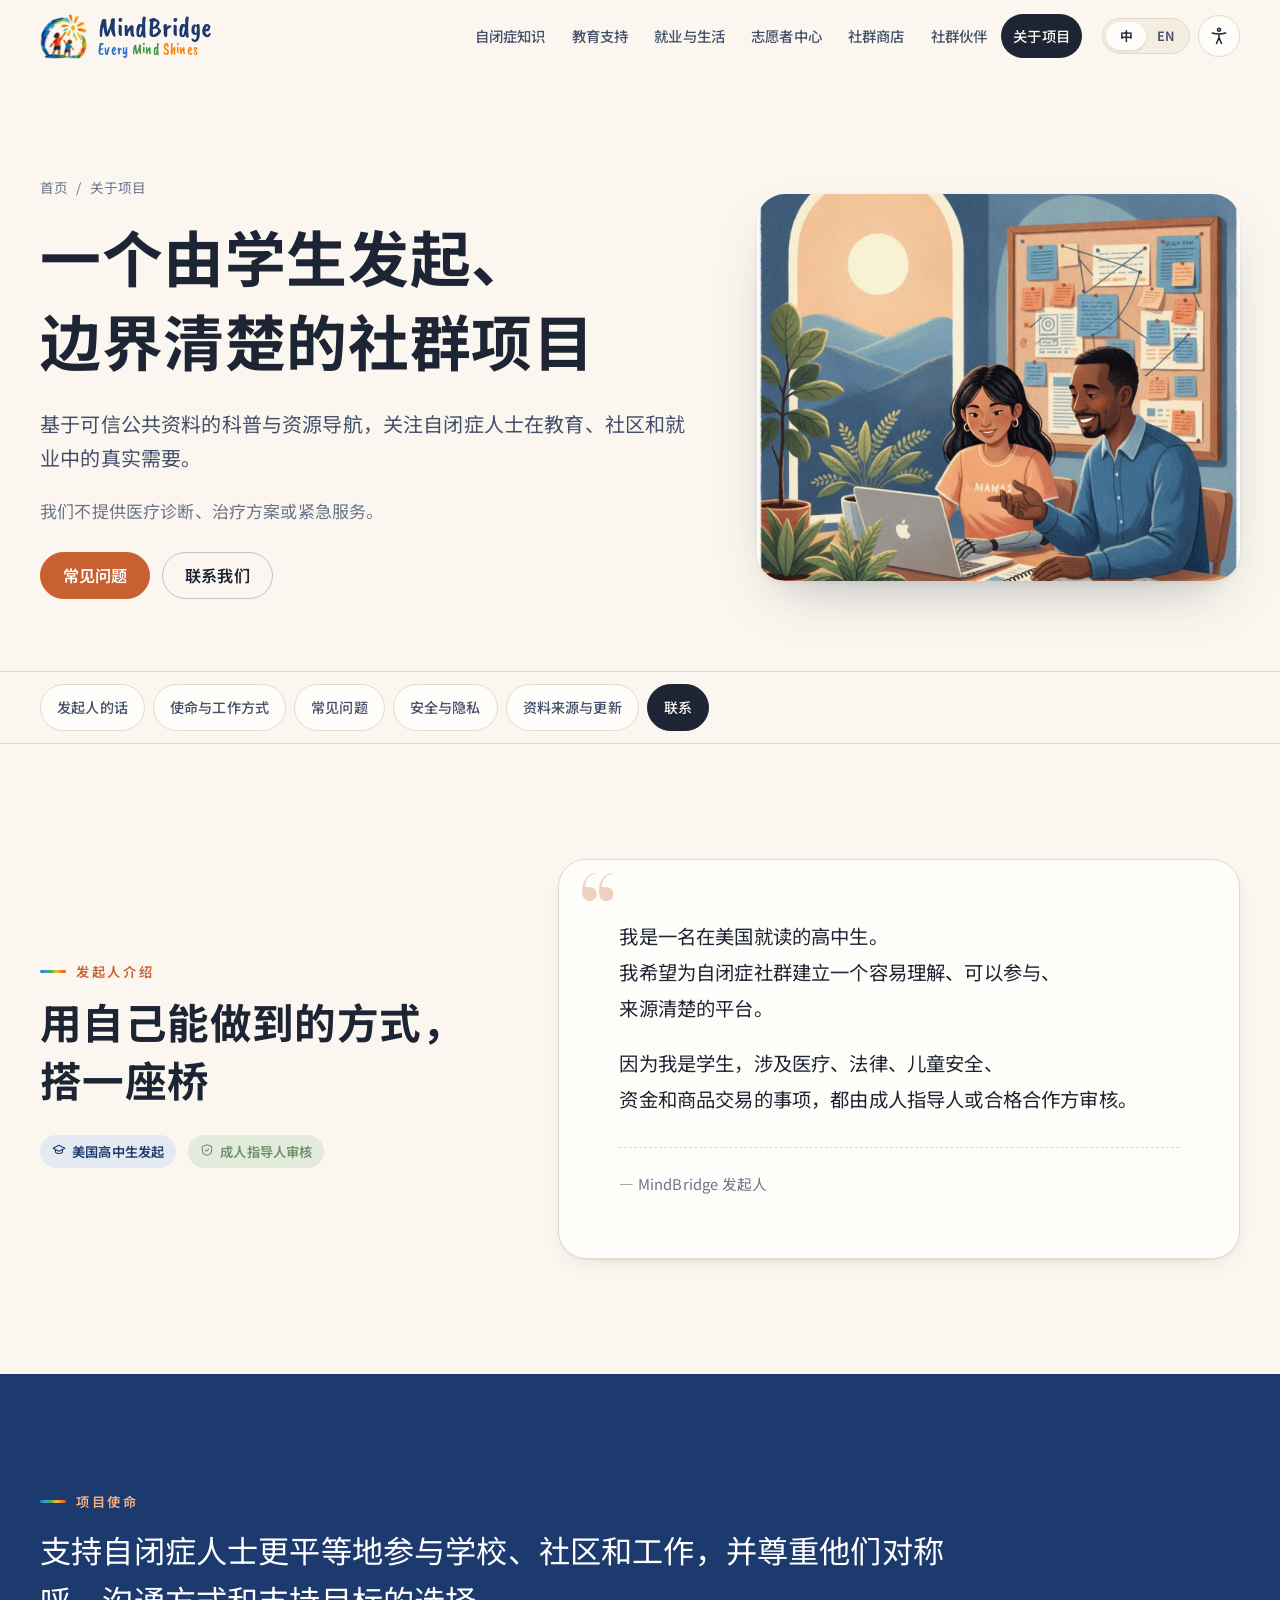
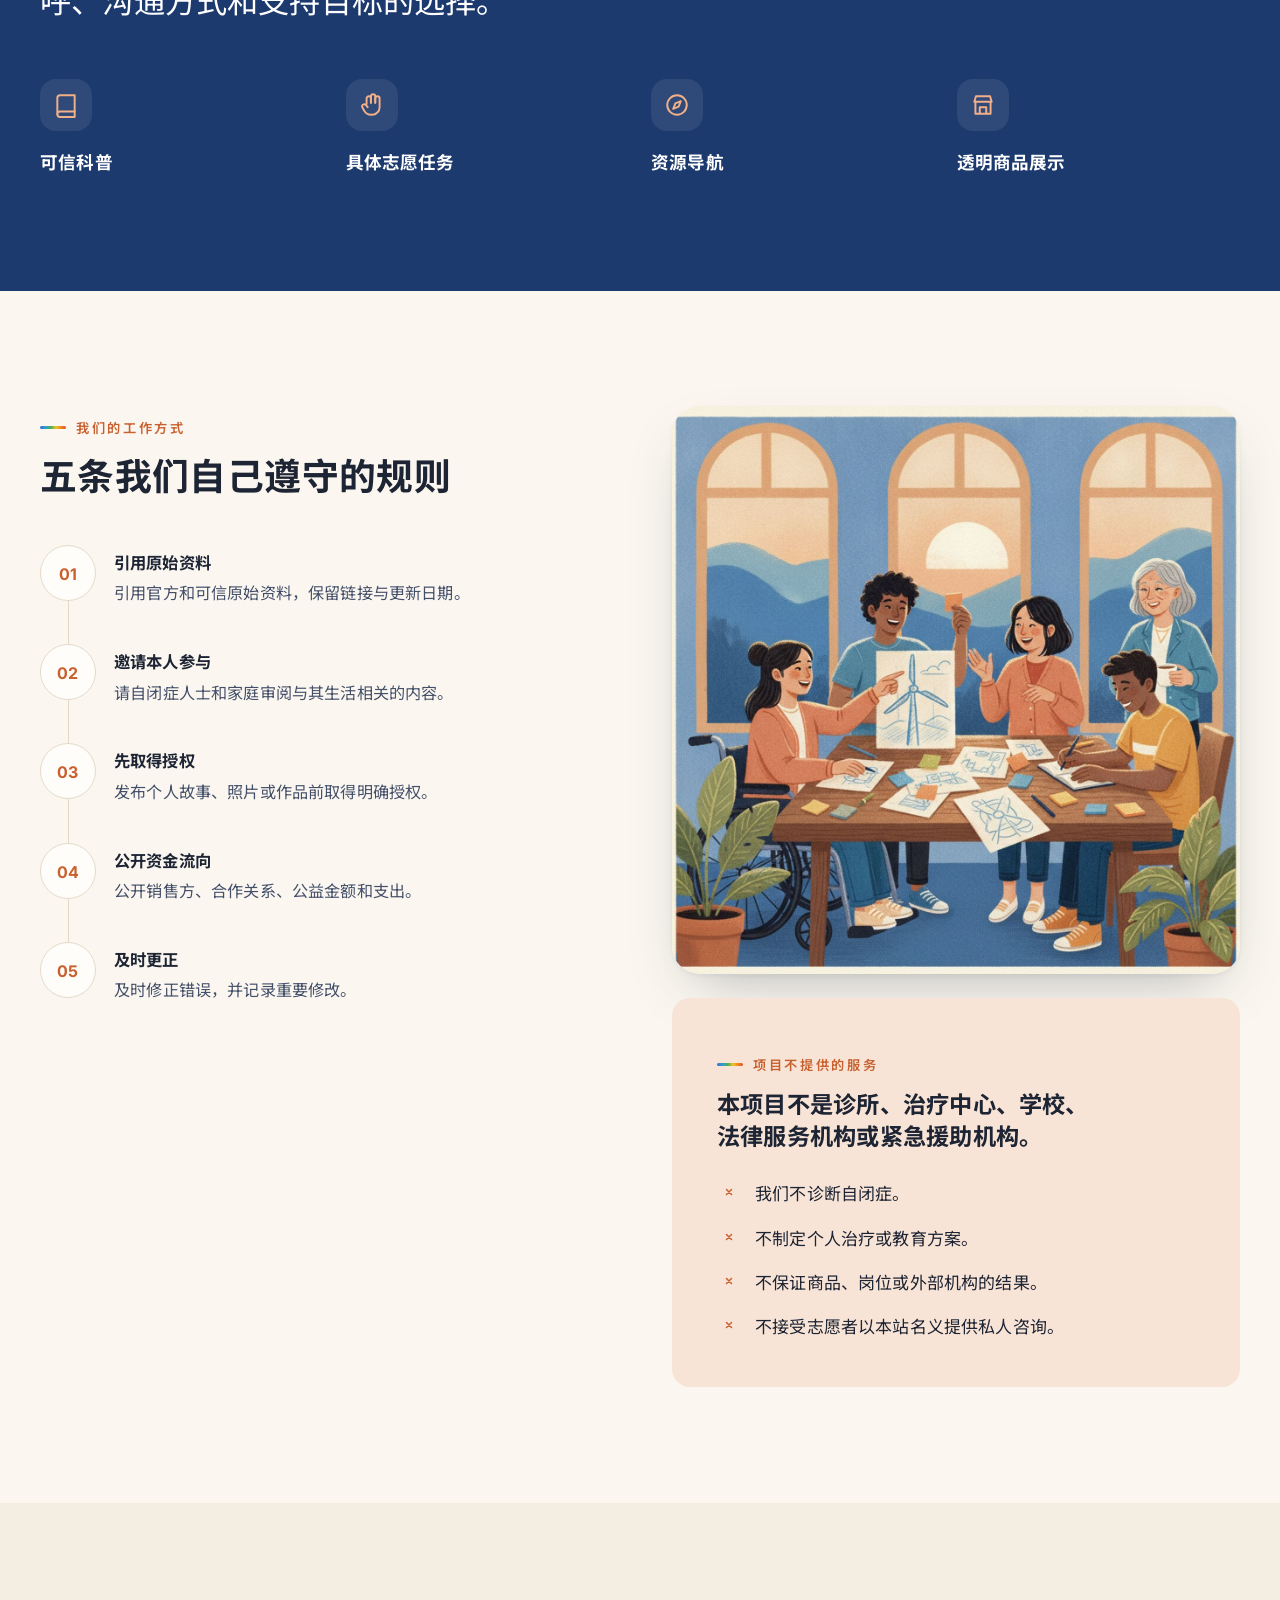
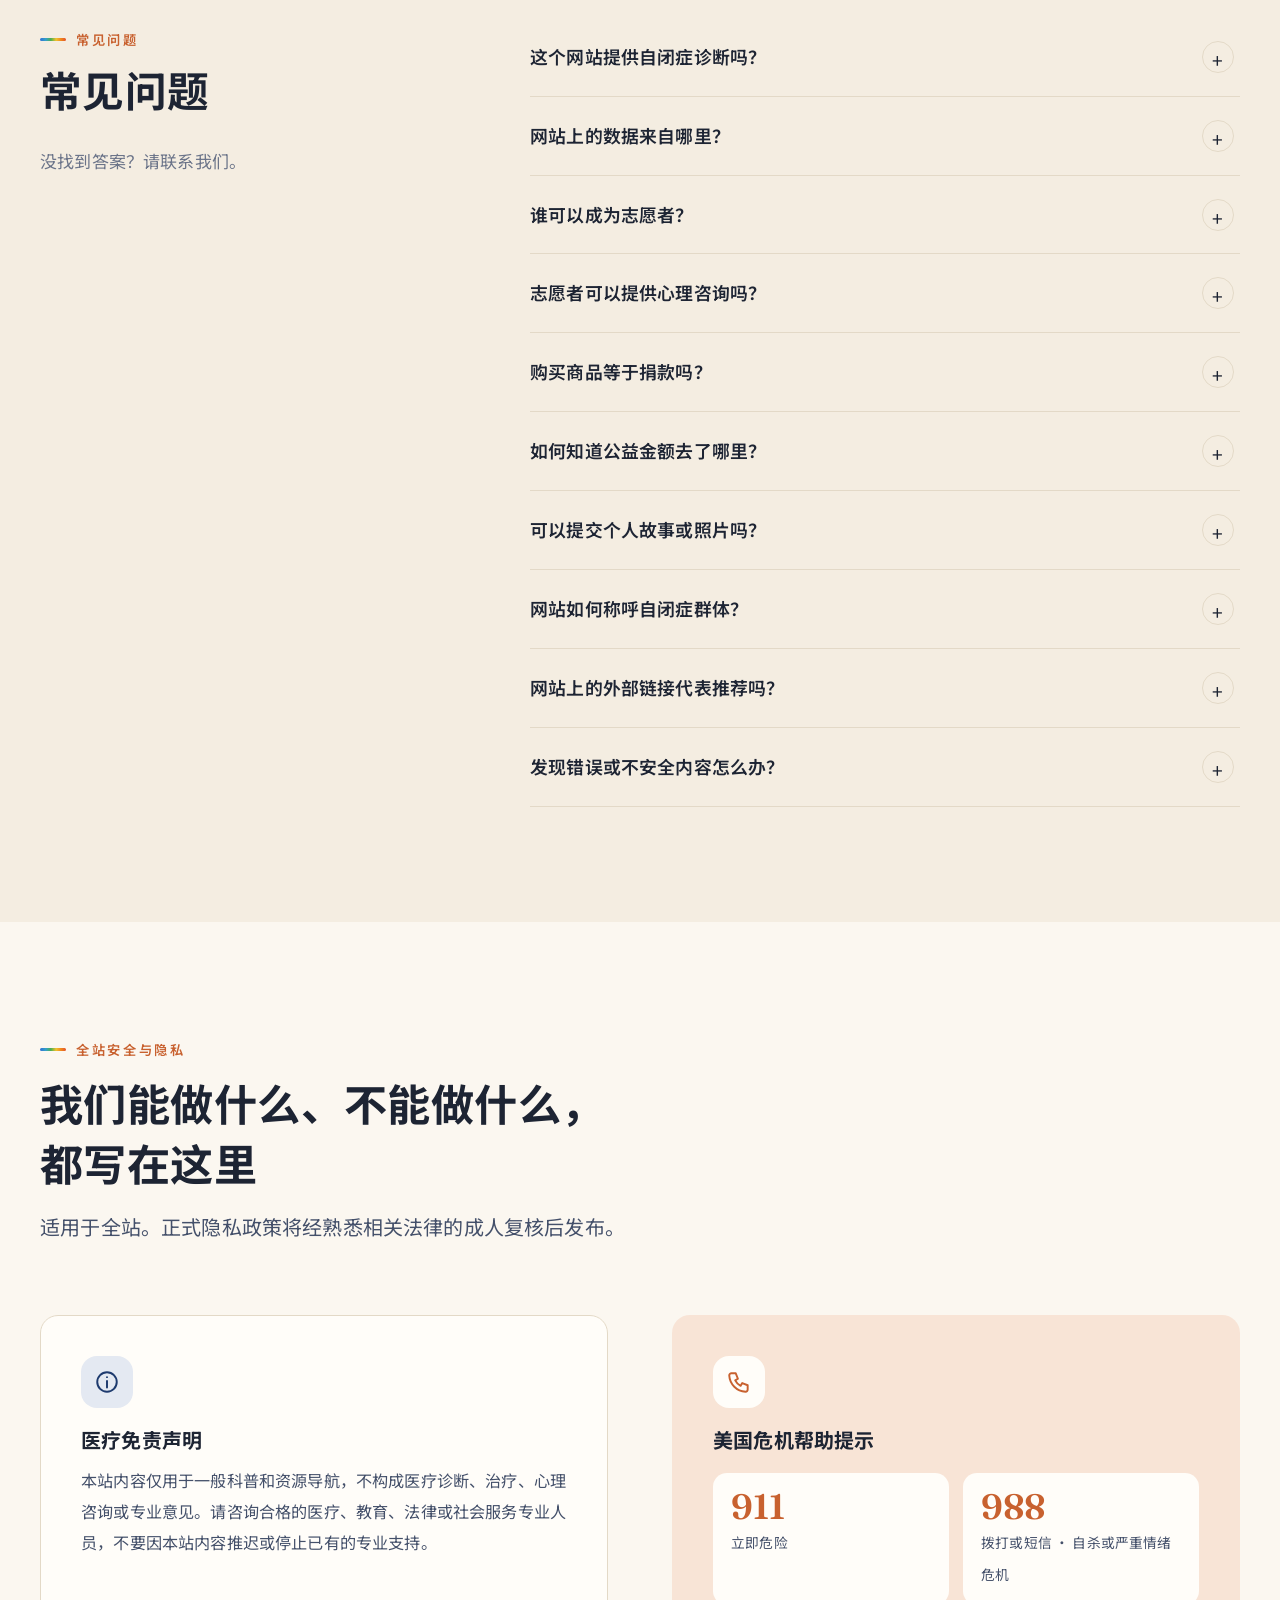
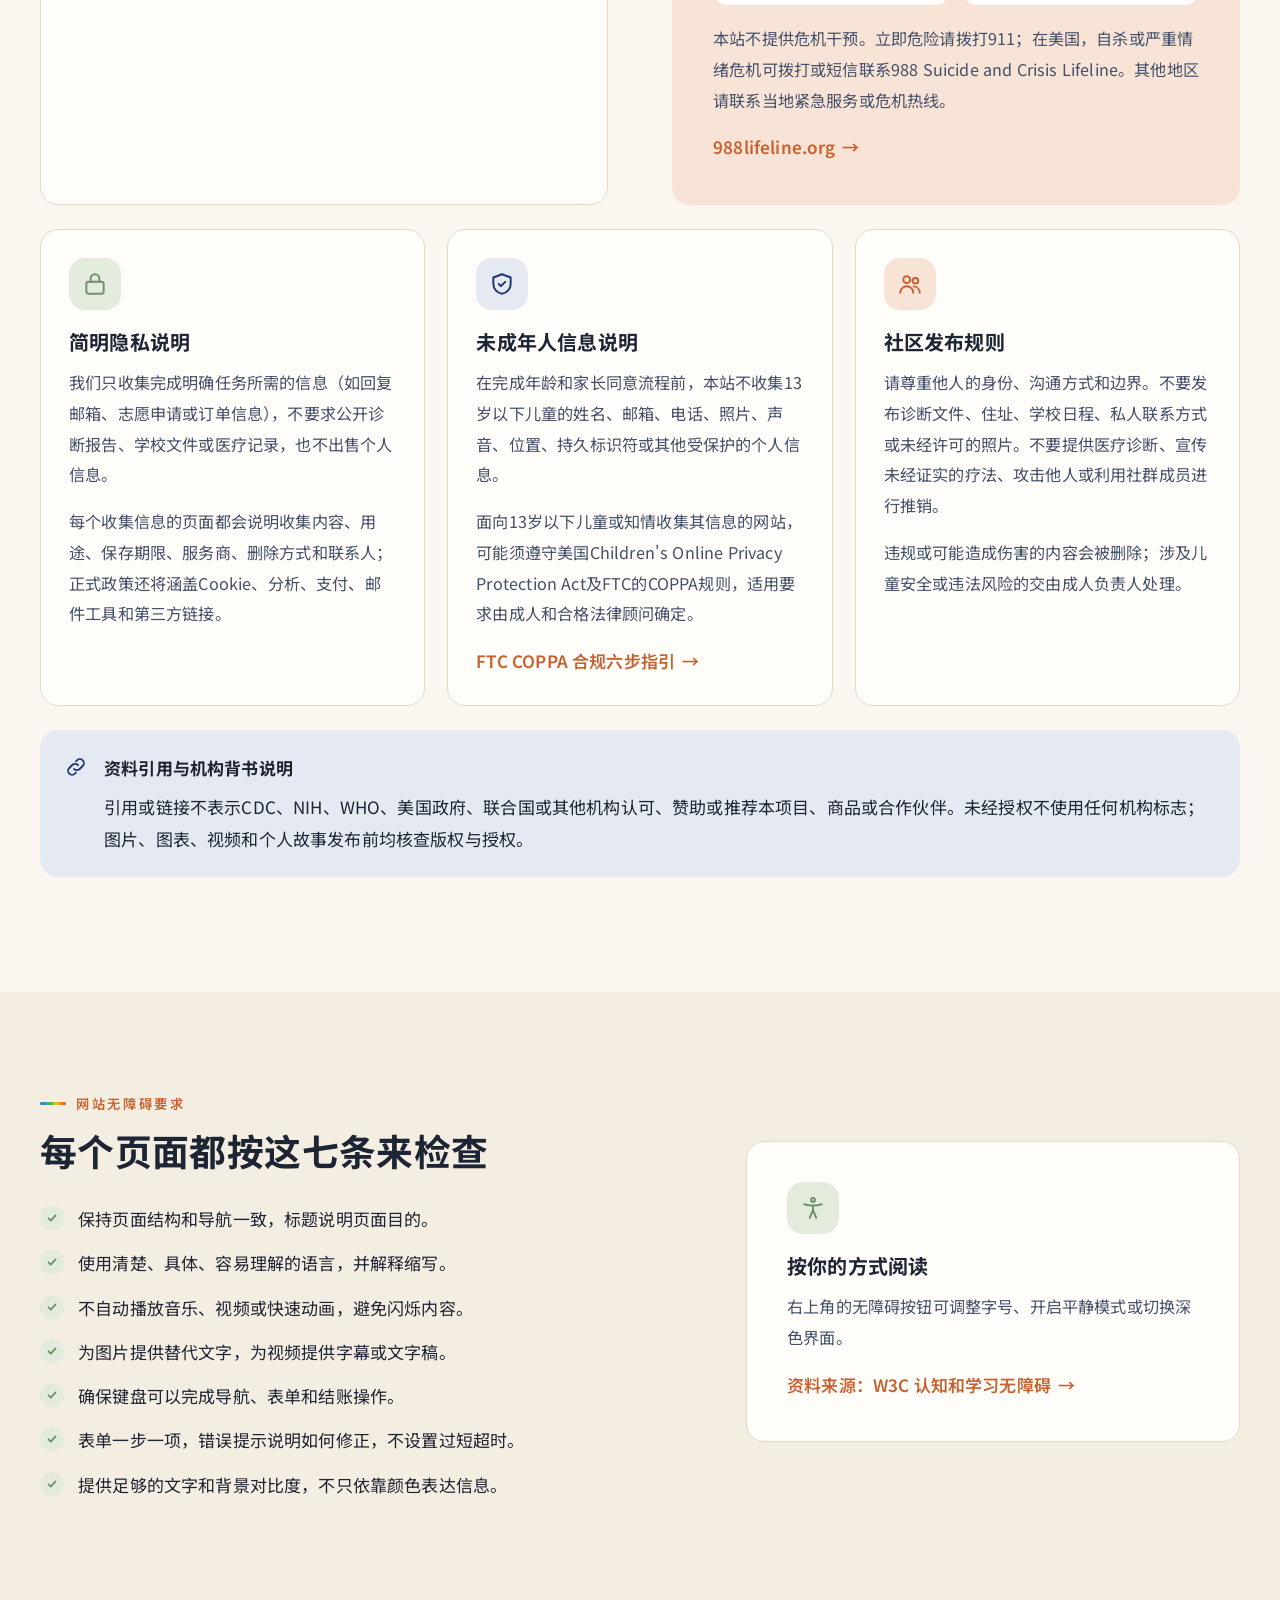
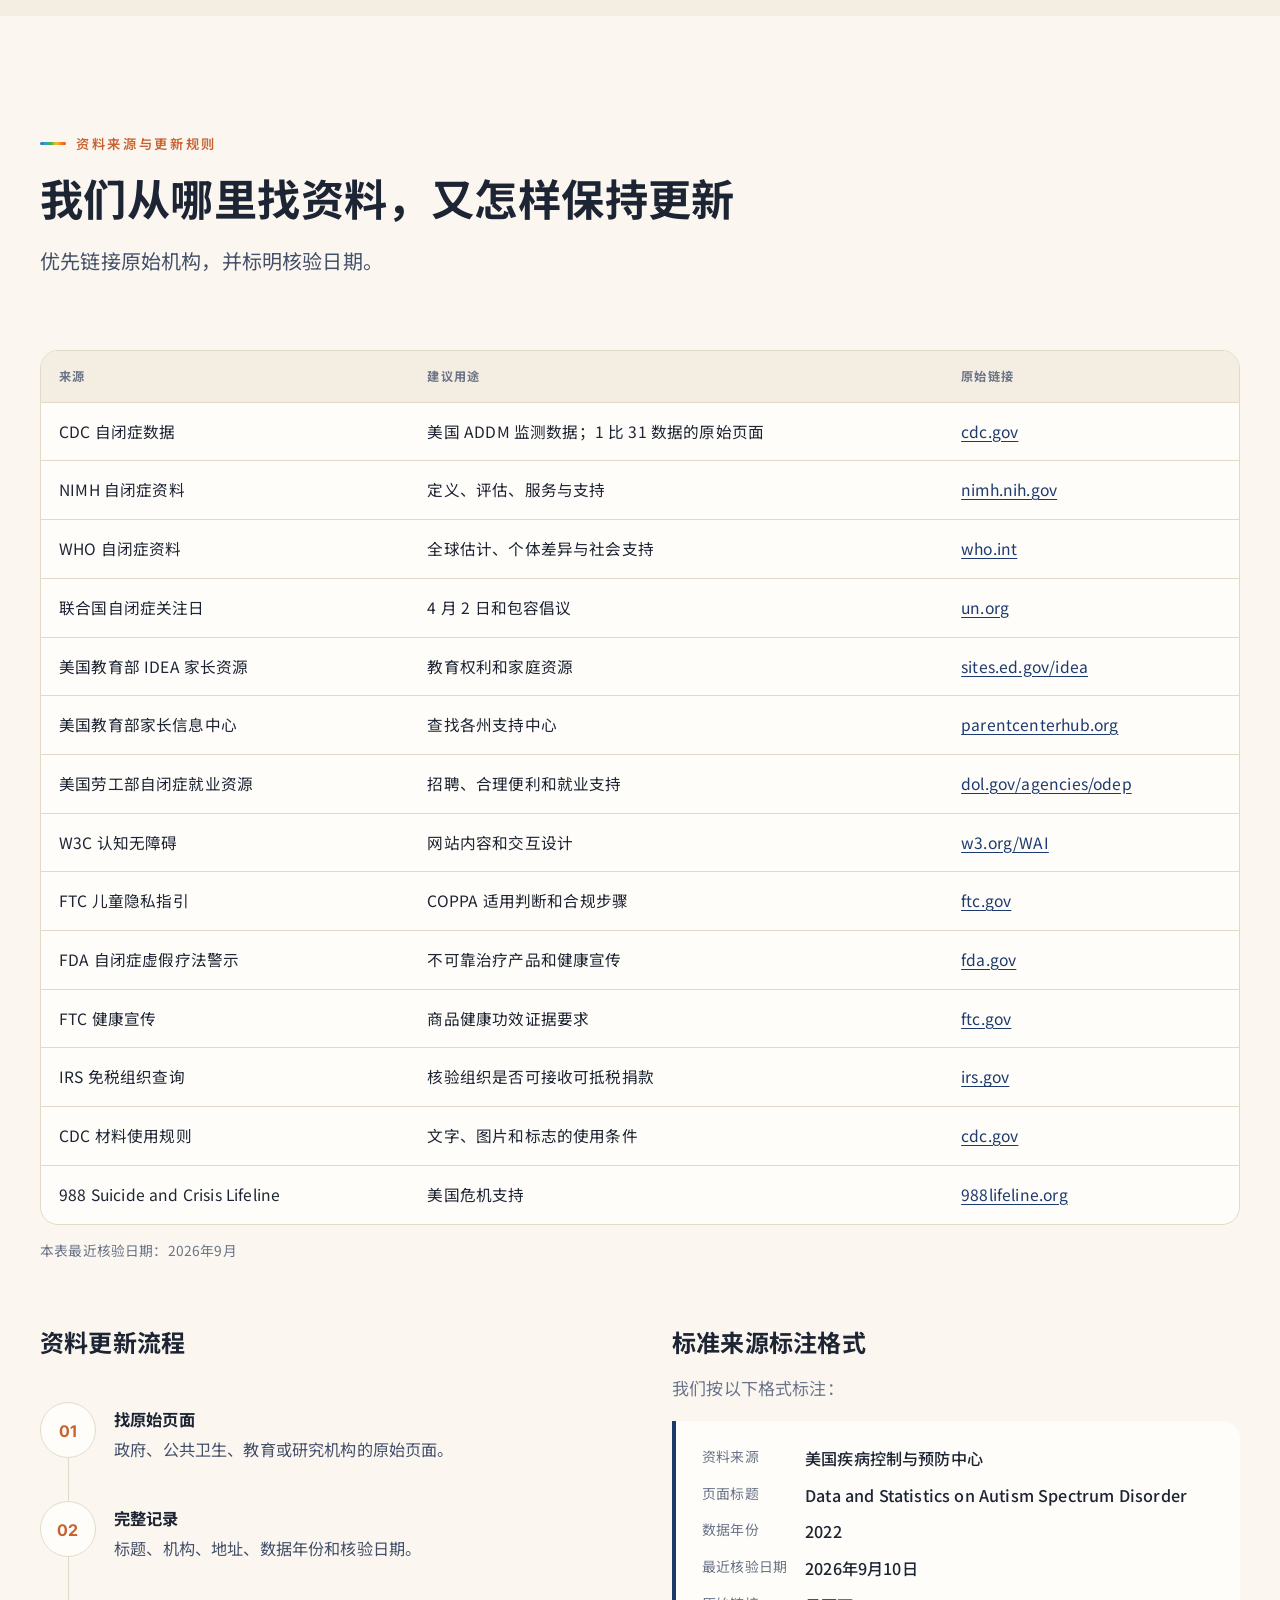
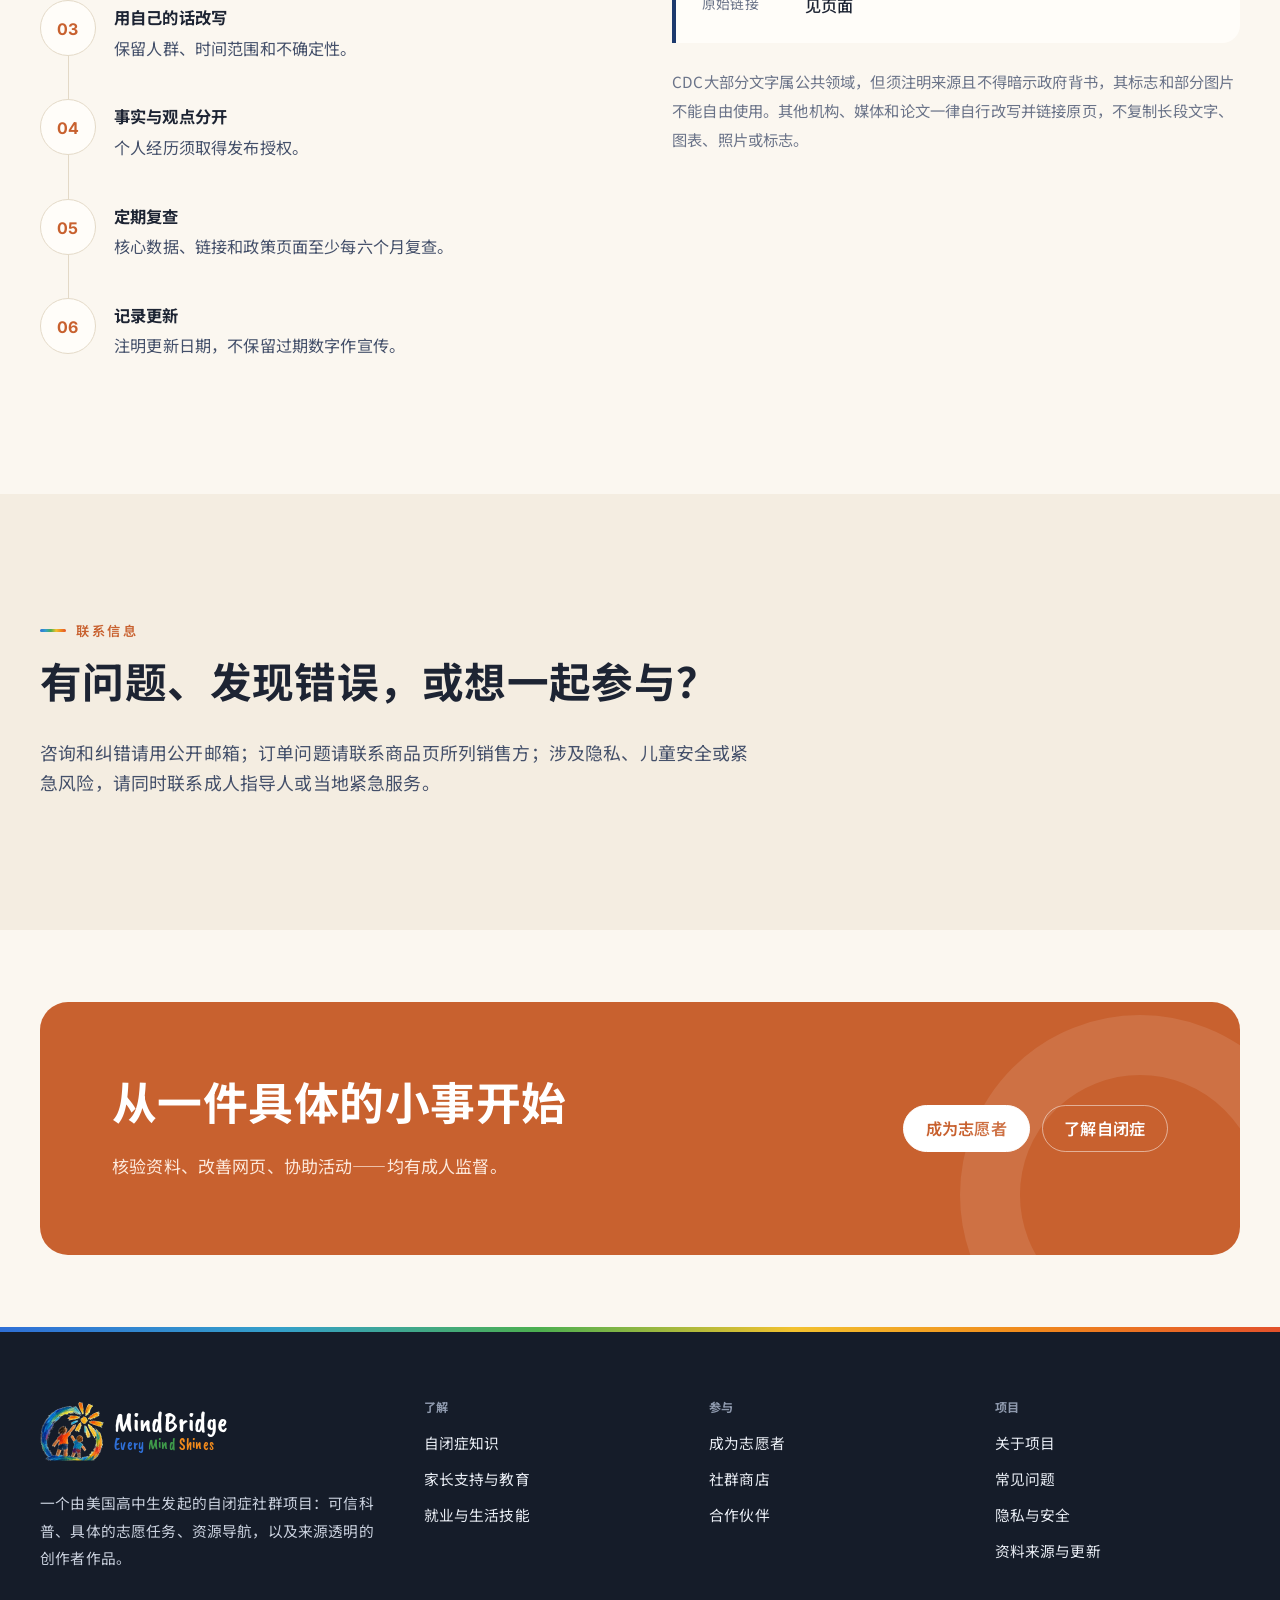
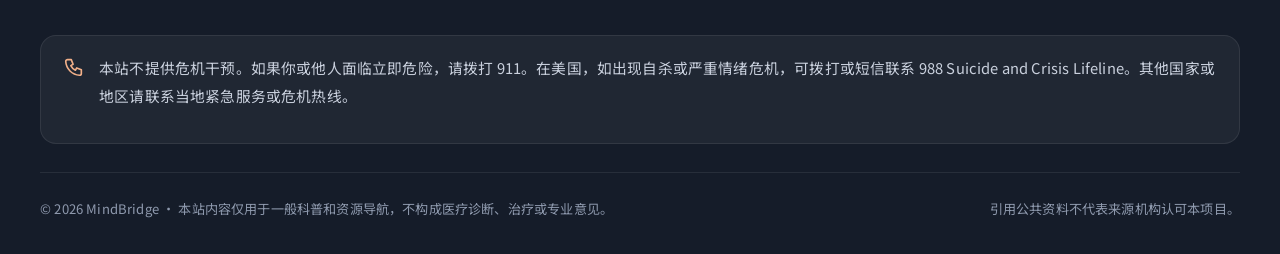
==== commit 4b9552d5: "Update MindBridge logo, brand typography and rainbow accents Co-Authored-By: Claude Opus 5.5 <norepl" ====
--- a/about.html
+++ b/about.html
@@ -7,11 +7,12 @@
 <meta name="mb-title-zh" content="关于项目 · MindBridge">
 <meta name="mb-title-en" content="About the project · MindBridge">
 <meta name="description" content="关于 MindBridge：发起人介绍、项目使命、工作方式、常见问题、安全与隐私说明，以及资料来源与更新规则。About MindBridge: founder, mission, how we work, FAQ, safety and privacy, sources and update rules.">
-<link rel="icon" href="data:image/svg+xml,%3Csvg xmlns='http://www.w3.org/2000/svg' viewBox='0 0 40 40'%3E%3Crect width='40' height='40' rx='12' fill='%23223a5e'/%3E%3Cpath d='M7 27c4.2-8.5 8.6-12.7 13-12.7S28.8 18.5 33 27' fill='none' stroke='%23f2b089' stroke-width='3' stroke-linecap='round'/%3E%3C/svg%3E">
+<link rel="icon" type="image/png" href="assets/favicon.png">
+<link rel="apple-touch-icon" href="assets/apple-touch-icon.png">
 <link rel="preconnect" href="https://fonts.googleapis.com">
 <link rel="preconnect" href="https://fonts.gstatic.com" crossorigin>
-<link rel="stylesheet" href="https://fonts.googleapis.com/css2?family=Fraunces:ital,opsz,wght@0,9..144,400..700;1,9..144,400..600&family=Inter:wght@400;500;600;700&family=Noto+Sans+SC:wght@400;500;700&display=swap">
-<link rel="stylesheet" href="css/site.css">
+<link rel="stylesheet" href="https://fonts.googleapis.com/css2?family=Fraunces:ital,opsz,wght@0,9..144,400..700;1,9..144,400..600&family=Caveat+Brush&family=Inter:wght@400;500;600;700&family=Noto+Sans+SC:wght@400;500;700&display=swap">
+<link rel="stylesheet" href="css/site.css?v=4">
 <script>(function(){var d=document.documentElement;try{var q=new URLSearchParams(location.search).get("lang"),s=localStorage.getItem("mb-lang");d.dataset.lang=q||s||"zh";d.lang=d.dataset.lang==="en"?"en":"zh-CN";d.dataset.size=localStorage.getItem("mb-size")||"m";d.dataset.calm=localStorage.getItem("mb-calm")||"off";var t=localStorage.getItem("mb-theme");if(t&&t!=="auto")d.dataset.theme=t;}catch(e){d.dataset.lang="zh";}})();</script>
 <style>
   .subnav { position: sticky; top: 72px; z-index: 40; background: color-mix(in srgb, var(--paper) 90%, transparent); backdrop-filter: blur(12px); -webkit-backdrop-filter: blur(12px); border-top: 1px solid var(--line); border-bottom: 1px solid var(--line); padding: 12px 0; }
@@ -378,10 +379,10 @@
 
 <footer id="site-footer"></footer>
 
-<script src="data/articles-knowledge.js"></script>
-<script src="data/articles-parents.js"></script>
-<script src="data/articles-news.js"></script>
-<script src="js/site.js"></script>
+<script src="data/articles-knowledge.js?v=4"></script>
+<script src="data/articles-parents.js?v=4"></script>
+<script src="data/articles-news.js?v=4"></script>
+<script src="js/site.js?v=4"></script>
 <script>
 (function () {
   // highlight the in-page nav pill for the section being read
--- a/css/site.css
+++ b/css/site.css
@@ -12,7 +12,7 @@
   --ink-2: #44506a;
   --ink-3: #6b7489;
   --line: #e3d9c7;
-  --indigo: #223a5e;
+  --indigo: #1d3a6e;
   --indigo-2: #2f4d78;
   --indigo-soft: #e4e9f2;
   --terra: #c8612f;
@@ -20,7 +20,8 @@
   --terra-soft: #f8e4d6;
   --sage: #6f8f6a;
   --sage-soft: #e3ebdd;
-  --gold: #d9a441;
+  --gold: #f2a51f;
+  --rainbow: linear-gradient(90deg, #2f6fd6 0%, #34a0c9 22%, #4caf50 42%, #f2c12e 62%, #f08a1c 80%, #e2512b 100%);
   --focus: #2f6fde;
 
   --serif-zh: "Noto Serif SC", "Songti SC", "STSong", serif;
@@ -123,7 +124,7 @@
   color: var(--terra);
 }
 html[data-lang="zh"] .eyebrow { letter-spacing: .2em; }
-.eyebrow::before { content: ""; width: 22px; height: 2px; background: currentColor; border-radius: 2px; }
+.eyebrow::before { content: ""; width: 26px; height: 3px; background: var(--rainbow); border-radius: 3px; }
 .lede { font-size: 1.18em; color: var(--ink-2); line-height: 1.7; max-width: 40em; }
 .muted { color: var(--ink-3); }
 
@@ -133,7 +134,7 @@
 .section-head h2 { font-size: clamp(1.8rem, 3.6vw, 2.7rem); }
 .section-head.center { margin-inline: auto; text-align: center; justify-items: center; }
 .bg-2 { background: var(--paper-2); }
-.bg-ink { background: #223a5e; color: #f3efe7; }
+.bg-ink { background: #1d3a6e; color: #f3efe7; }
 .bg-ink h2, .bg-ink h3 { color: #fff; }
 .bg-ink .eyebrow { color: #f2b089; }
 .bg-ink .lede, .bg-ink .muted { color: #cdd6e6; }
@@ -179,9 +180,9 @@
 .site-header.scrolled { border-bottom-color: var(--line); }
 .header-in { display: flex; align-items: center; gap: 20px; height: 72px; }
 .brand { display: inline-flex; align-items: center; gap: 10px; text-decoration: none; color: var(--ink); flex-shrink: 0; }
-.brand-mark { width: 38px; height: 38px; }
-.brand-name { font-family: var(--serif-en); font-weight: 600; font-size: 1.3rem; letter-spacing: -.01em; line-height: 1; }
-.brand-name small { display: block; font-family: var(--body); font-size: .62rem; letter-spacing: .14em; text-transform: uppercase; color: var(--ink-3); font-weight: 600; margin-top: 4px; }
+.brand-mark { width: 48px; height: 48px; object-fit: contain; }
+.brand-name { font-family: "Caveat Brush", var(--sans-en), cursive; font-weight: 400; font-size: 1.75rem; letter-spacing: .005em; line-height: .9; color: #1d3a6e; }
+.brand-name .tagline { display: block; font-family: "Caveat Brush", cursive; font-size: .95rem; letter-spacing: .02em; margin-top: 3px; line-height: 1; }
 .nav { display: flex; gap: 2px; margin-left: auto; }
 .nav a {
   padding: 8px 12px; border-radius: 999px; text-decoration: none; font-size: .9rem; font-weight: 500; color: var(--ink-2);
@@ -239,7 +240,8 @@
 .footer-grid h4 { font-family: var(--body); font-size: .76rem; letter-spacing: .14em; text-transform: uppercase; color: #8e99ad; margin-bottom: 14px; }
 .footer-grid ul { list-style: none; padding: 0; margin: 0; display: grid; gap: 8px; }
 .site-footer .brand { color: #fff; }
-.site-footer .brand-name small { color: #8e99ad; }
+.site-footer .brand-name { color: #fff; }
+.site-footer .brand-mark { width: 64px; height: 64px; }
 .crisis {
   margin-top: 48px; padding: 18px 22px; border-radius: 16px; background: rgba(255,255,255,.05); border: 1px solid rgba(255,255,255,.08);
   display: flex; gap: 14px; align-items: flex-start;
@@ -303,7 +305,7 @@
 .a-card .meta svg, .index-row .go svg { width: 16px; height: 16px; flex-shrink: 0; }
 .index-row .go svg { width: 18px; height: 18px; }
 .a-card .meta { margin-top: auto; padding-top: 8px; display: flex; gap: 12px; align-items: center; font-size: .8rem; color: var(--ink-3); }
-.thumb.typo { display: grid; place-items: center; background: linear-gradient(135deg, #223a5e 0%, #2f4d78 100%); }
+.thumb.typo { display: grid; place-items: center; background: linear-gradient(135deg, #1d3a6e 0%, #2f4d78 100%); }
 .thumb.typo span { font-weight: 700; font-family: var(--display); color: #fff; font-size: 3.2rem; opacity: .9; }
 
 /* Feature (big) article */
@@ -427,7 +429,7 @@
 .tile p { color: var(--ink-2); margin: 0; max-width: 30em; }
 .tile .link-arrow { margin-top: auto; padding-top: 12px; }
 .tile .num { font: 500 .8rem/1 var(--body); letter-spacing: .12em; color: var(--ink-3); }
-.tile.t1 { grid-column: span 4; grid-row: span 2; background: #223a5e; color: #fff; border: 0; padding: 0; }
+.tile.t1 { grid-column: span 4; grid-row: span 2; background: #1d3a6e; color: #fff; border: 0; padding: 0; }
 .tile.t1 .in { padding: 36px; display: flex; flex-direction: column; gap: 12px; position: relative; z-index: 1; height: 100%; }
 .tile.t1 h3 { color: #fff; font-size: clamp(1.8rem, 3vw, 2.4rem); max-width: 14em; }
 .tile.t1 p { color: #d4dcea; }
@@ -501,7 +503,7 @@
 html[data-calm="on"] .cta-band { background: var(--indigo); }
 
 /* ---------- Article reader ---------- */
-.progress { position: fixed; top: 0; left: 0; height: 3px; background: var(--terra); width: 0; z-index: 70; }
+.progress { position: fixed; top: 0; left: 0; height: 4px; background: var(--rainbow); width: 0; z-index: 70; }
 .article-hero { padding: clamp(40px, 6vw, 72px) 0 0; }
 .article-hero .tagline { display: flex; flex-wrap: wrap; gap: 10px; align-items: center; margin: 18px 0; }
 .article-hero h1 { font-size: clamp(2rem, 4.6vw, 3.4rem); max-width: 22ch; }
@@ -547,7 +549,7 @@
 .prose .callout { display: flex; gap: 14px; padding: 20px 22px; border-radius: 16px; background: var(--terra-soft); font-size: .95em; }
 .prose .callout svg { width: 22px; height: 22px; flex-shrink: 0; color: var(--terra); margin-top: 4px; }
 .prose .stats { display: grid; grid-template-columns: repeat(auto-fit, minmax(200px, 1fr)); gap: 14px; margin: 1.6em 0; }
-.prose .stat { padding: 24px; border-radius: 18px; background: #223a5e; color: #fff; }
+.prose .stat { padding: 24px; border-radius: 18px; background: #1d3a6e; color: #fff; }
 .prose .stat .v { font-weight: 700; letter-spacing: -.03em; font-family: var(--sans-en); font-size: 2.6rem; line-height: 1; }
 .prose .stat .l { margin-top: 10px; font-weight: 600; font-size: .92rem; }
 .prose .stat .s { font-size: .82rem; color: #c7d2e6; margin-top: 4px; }
@@ -570,7 +572,7 @@
 
 /* Tool block inside articles */
 .tool { margin: 2.6em 0; border-radius: var(--radius-lg); border: 1px solid var(--line); background: var(--card); overflow: hidden; box-shadow: var(--shadow); font-size: .95rem; }
-.tool-head { padding: 22px 26px; background: #223a5e; color: #fff; display: flex; gap: 14px; align-items: center; }
+.tool-head { padding: 22px 26px; background: #1d3a6e; color: #fff; display: flex; gap: 14px; align-items: center; }
 .tool-head svg { width: 28px; height: 28px; color: #f2b089; flex-shrink: 0; }
 .tool-head b { display: block; font-family: var(--display); font-size: 1.2rem; font-weight: 600; }
 .tool-head span { font-size: .85rem; color: #c7d2e6; }
@@ -641,9 +643,9 @@
 /* ---------- Small phones ---------- */
 @media (max-width: 480px) {
   .header-in { gap: 10px; height: 64px; }
-  .brand-mark { width: 34px; height: 34px; }
-  .brand-name { font-size: 1.12rem; }
-  .brand-name small { display: none; }
+  .brand-mark { width: 40px; height: 40px; }
+  .brand-name { font-size: 1.45rem; }
+  .brand-name .tagline { font-size: .8rem; }
   .header-tools { gap: 6px; }
   .lang-switch button { min-width: 34px; padding: 7px 8px; }
   .icon-btn { width: 38px; height: 38px; }
@@ -683,3 +685,12 @@
 .article-cover img { object-position: center 45%; }
 .hero-split h1 { max-width: none; font-size: clamp(2.4rem, 4.8vw, 4rem); letter-spacing: -.035em; line-height: 1.08; }
 html[data-lang="zh"] .hero-split h1 { font-size: clamp(2.2rem, 4.2vw, 3.6rem); line-height: 1.3; }
+
+/* ---------- Logo-inspired accents ---------- */
+@media (prefers-color-scheme: dark) { :root:not([data-theme="light"]) .site-header .brand-name { color: #eef0f4; } }
+:root[data-theme="dark"] .site-header .brand-name { color: #eef0f4; }
+.site-footer { position: relative; }
+.site-footer::before { content: ""; position: absolute; left: 0; right: 0; top: 0; height: 5px; background: var(--rainbow); }
+.hero h1 em { position: relative; white-space: nowrap; }
+.hero h1 em::after { content: ""; position: absolute; left: 2%; right: 2%; bottom: -.04em; height: .14em; border-radius: 99px; background: var(--rainbow); opacity: .85; }
+.cta-band::after { border-color: rgba(255,255,255,.1); }
